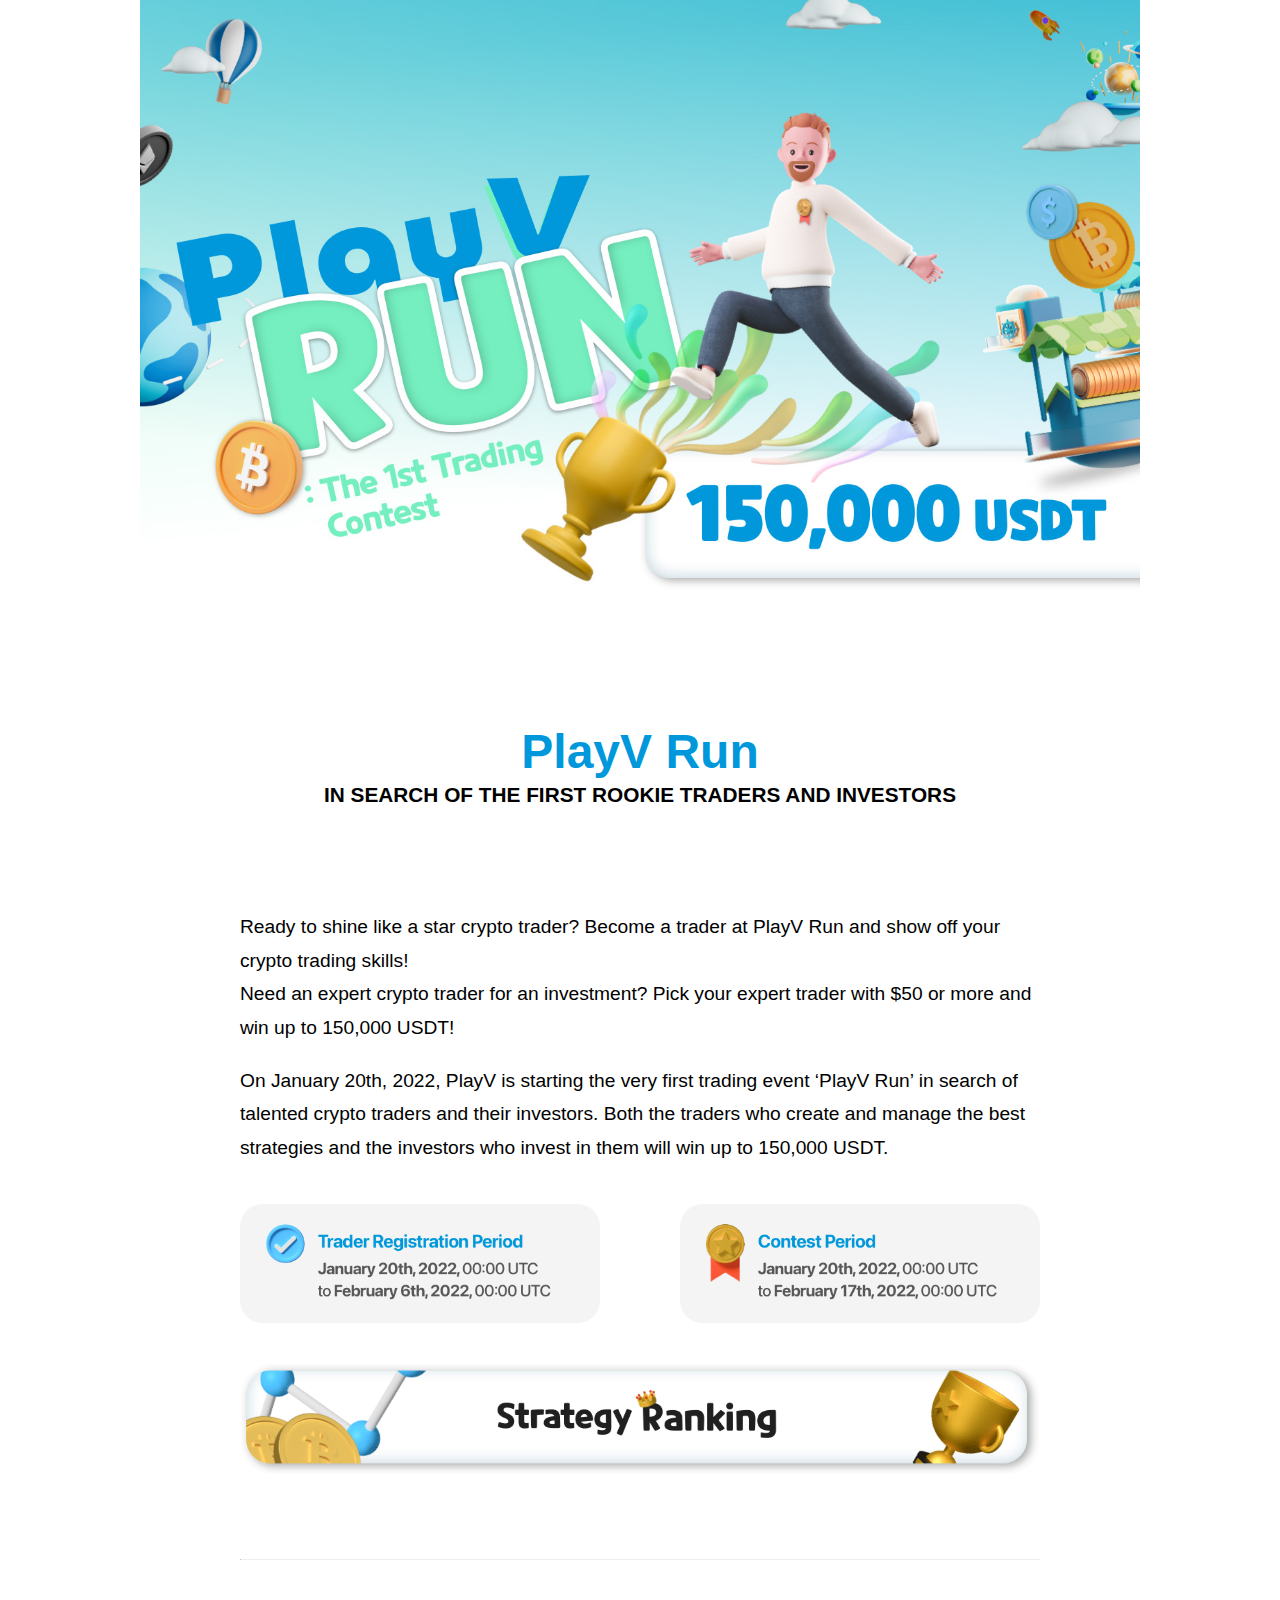
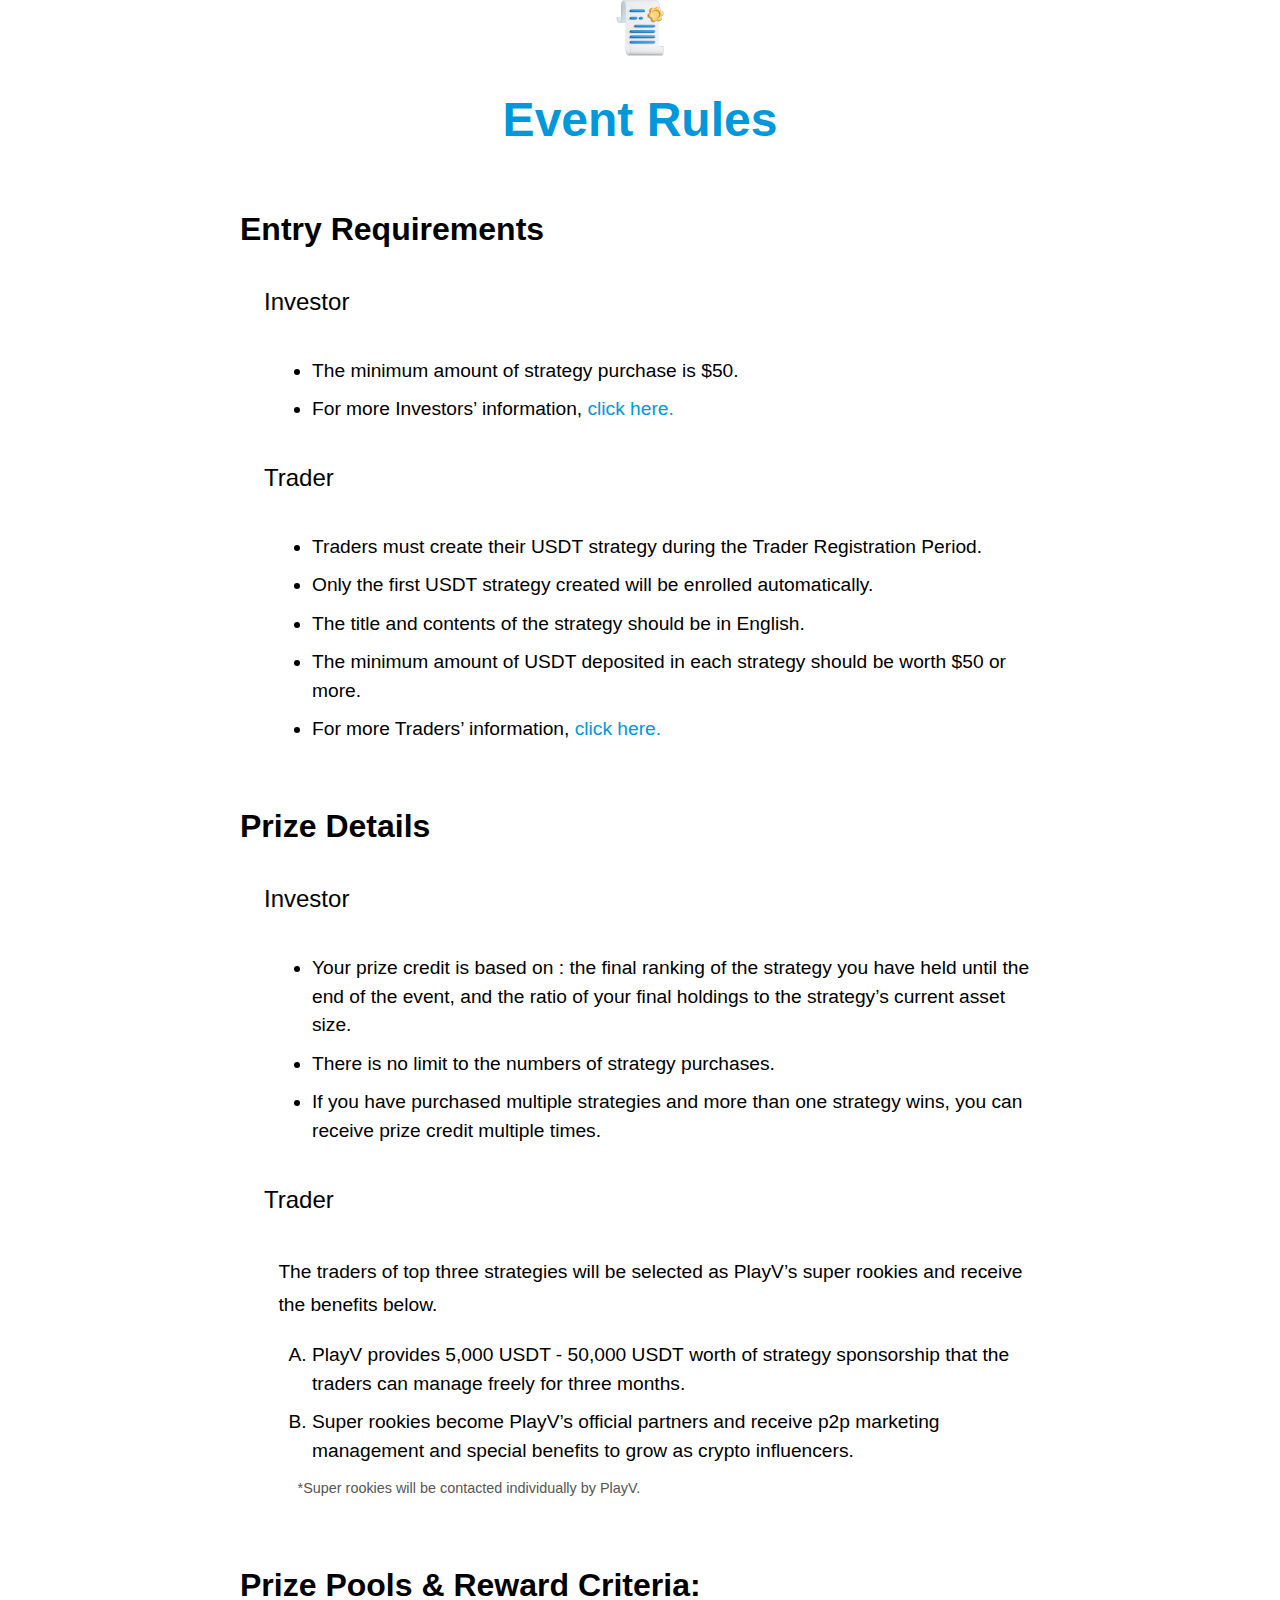
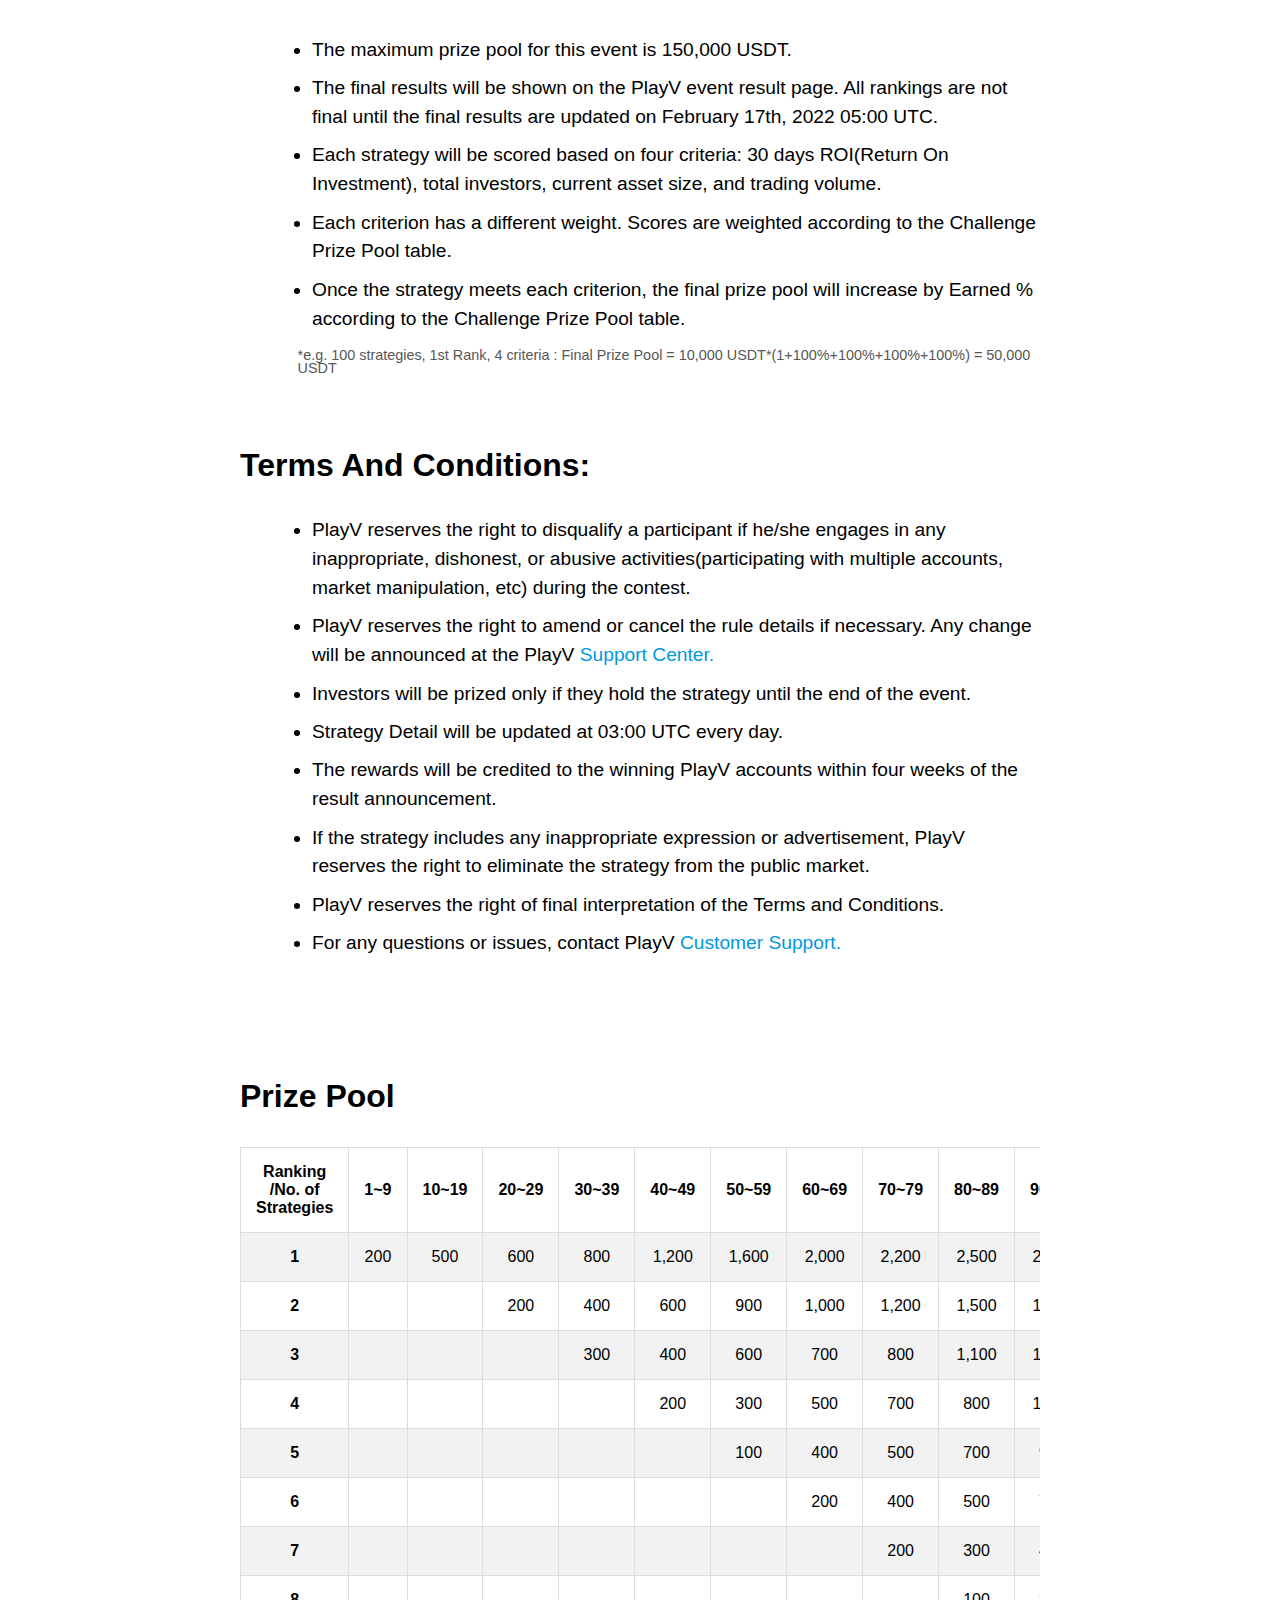
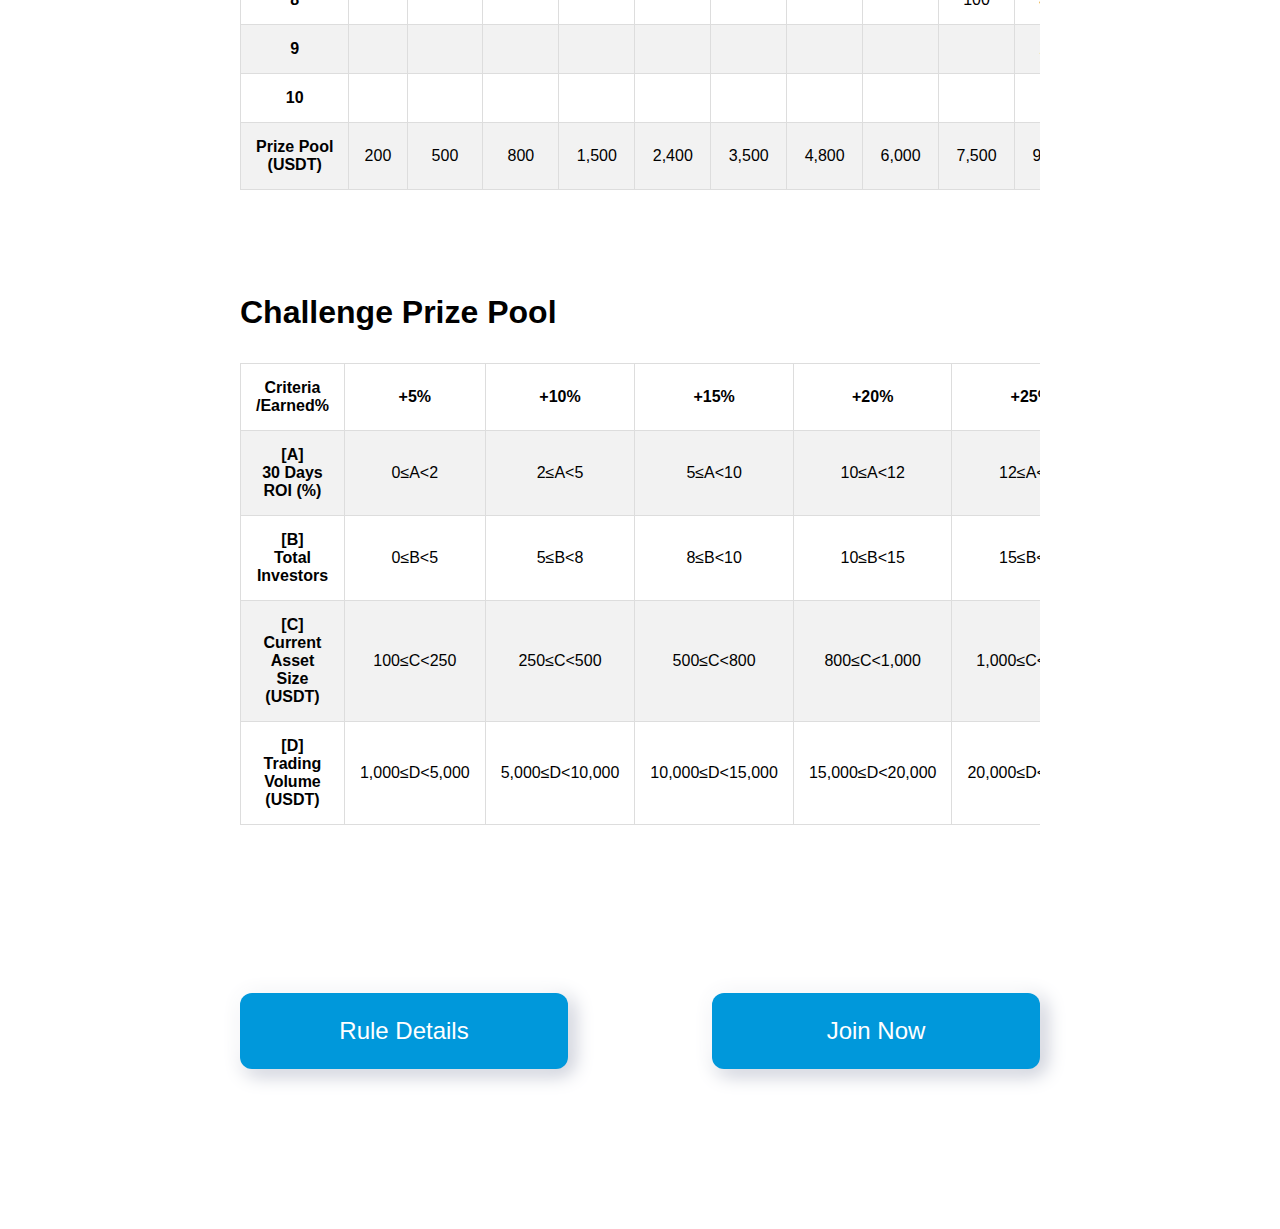
==== index.html @ c9db317c "Revert "Add files via upload"" ====
<!DOCTYPE html>
<html>
  <head>
    <meta charset="UTF-8" />
    <meta name="viewport" content="width=device-width, initial-scale=1.0">
    <link rel="stylesheet" href="index.css" />
    <link rel="icon" href="img/favicon-playV.svg" />
    <meta name="author" content="PlayV" />
    <meta name="title" content="PlayV: Meet Your Crypto Trading Experts" />
    <meta
        name="description"
        content="PlayV is a crypto trading strategy market where you can manage your digital assets with top-performing experts.
  Start only with $50 and invest like a pro."
      />
    <title>PlayV Run</title>
  </head>
  <body>
    <div style="max-width: 1000px; margin: auto;">
      <div class="banner">
        <a href="https://www.playv.co/user/create?utm_source=Main+event+page&utm_medium=Main+event+page&utm_id=PlayV+Run"><img src="img/banner00.jpg" width="100%"/></a>
        </div>
      <div class="app">
        <div class="intro">
          <h1 style="margin-bottom: 0em;"><a href="https://www.playv.co/user/create?utm_source=Main+event+page&utm_medium=Main+event+page&utm_id=PlayV+Run" >PlayV Run</a></h1>
          <p class="headline">In search of the first rookie traders and investors</p>
          <p>Ready to shine like a star crypto trader? Become a trader at PlayV Run and show off your crypto trading skills!<br/>
            Need an expert crypto trader for an investment? Pick your expert trader with $50 or more and win up to 150,000 USDT!</p>

          <p>On January 20th, 2022, PlayV is starting the very first trading event ‘PlayV Run’ in search of talented crypto traders and their investors. Both the traders who create and manage the best strategies and the investors who invest in them will win up to 150,000 USDT.</p>
          <div class="datesblock1">
            <img class="dates" src="img/registInfo.png" />
            <img class="dates" src="img/contInfo.png" />
          </div>
          <div class="datesblock2">
            <img class="dates" src="img/registInfo.png" /><br/>
            <img class="dates" src="img/contInfo.png" />
          </div>

          <a class="buttonlong" href="https://support.playv.co/hc/en-us/sections/4412930905359--PlayV-Run-the-1st-trading-contest"><img src="img/buttonRank.png" width="100%"></a>
        </div>

        <div class="rules">
          <hr/>
          <img src="img/scroll.png" class="icon" />
          <h1 >Event Rules</h1>

          <h3>Entry Requirements</h3>
          <h5>Investor</h5>
          <ul>
            <li>The minimum amount of strategy purchase is <strong>$50.</strong></li>
            <li>For more Investors’ information, <a href="https://support.playv.co/hc/en-us/sections/4413148520207-For-investors">click here.</a></li>
          </ul>
          <h5>Trader</h5>
          <ul>
            <li>Traders must create their <strong>USDT</strong> strategy during the Trader Registration Period.</li>
            <li>Only <strong>the first</strong> USDT strategy created will be enrolled automatically.</li>
            <li>The title and contents of the strategy should be in <strong>English.</strong></li>
            <li>The minimum amount of USDT deposited in each strategy should be worth <strong>$50</strong> or more.</li>
            <li>For more Traders’ information, <a href="https://support.playv.co/hc/en-us/sections/4413141255439-For-traders">click here.</a></li>
          </ul>

          <h3>Prize Details</h3>
          <h5>Investor</h5>
          <ul>
            <li>Your prize credit is based on : the <strong>final ranking</strong> of the strategy you have held until the end of the event, and <strong>the ratio of your final holdings</strong> to the strategy’s current asset size.</li>
          <li>There is <strong>no limit</strong> to the numbers of strategy purchases.</li>
          <li>If you have purchased <strong>multiple strategies</strong> and more than one strategy wins, you can receive prize credit <strong>multiple times.</strong></li>
          </ul>
          <h5>Trader</h5>
          <p class="indent">The traders of top three strategies will be selected as PlayV’s super rookies and receive the benefits below.</p>
          <ol type = "A">
            <li>PlayV provides <strong>5,000 USDT - 50,000 USDT</strong> worth of strategy sponsorship that the traders can manage freely for three months.</li>
            <li>Super rookies become PlayV’s official partners and receive p2p marketing management and special benefits to grow as crypto influencers.</li>
          </ol>
          <p class="caption">*Super rookies will be contacted individually by PlayV. </p>

          <h3>Prize Pools & Reward Criteria:</h3>
          <ul>
            <li>The maximum prize pool for this event is <strong>150,000 USDT.</strong></li>
            <li>The <strong>final results</strong> will be shown on the PlayV event result page. All rankings are not final until the final results are updated on February 17th, 2022 05:00 UTC.</li>
            <li>Each strategy will be scored based on <strong>four criteria</strong>: 30 days ROI(Return On Investment), total investors, current asset size, and trading volume.</li>
            <li>Each criterion has a <strong>different weight.</strong> Scores are weighted according to the <strong>Challenge Prize Pool table.</strong></li>
            <li>Once the strategy meets each criterion, the final prize pool will increase by <strong>Earned %</strong> according to the <strong>Challenge Prize Pool table.</strong></li>
          </ul>
          <p class="caption">*e.g. 100 strategies, 1st Rank, 4 criteria : Final Prize Pool = 10,000 USDT*(1+100%+100%+100%+100%) = 50,000 USDT</p>

          <h3>Terms and Conditions:</h3>
          <ul>
            <li>PlayV reserves the right to disqualify a participant if he/she engages in any inappropriate, dishonest, or abusive activities(participating with multiple accounts, market manipulation, etc) during the contest.</li>
            <li>PlayV reserves the right to <strong>amend or cancel the rule details</strong> if necessary. Any change will be announced at the PlayV <a href="https://support.playv.co/hc/en-us/categories/4412944800783--Event-PlayV-Run-the-1st-trading-contest">Support Center.</a></li>
            <li>Investors will be prized <strong>only if they hold</strong> the strategy until the end of the event.</li>
            <li>Strategy Detail will be updated at 03:00 UTC every day.</li>
            <li>The rewards will be credited to the winning PlayV accounts <strong>within four weeks</strong> of the result announcement.</li>
            <li>If the strategy includes any inappropriate expression or advertisement, PlayV reserves the right to eliminate the strategy from the public market.</li>
            <li>PlayV reserves <strong>the right of final interpretation</strong> of the Terms and Conditions.</li>
            <li>For any questions or issues, contact PlayV <a href="https://support.playv.co/hc/en-us/requests/new"> Customer Support.</a></li>
          </ul>


        <div class="prizepool">
          <h3>Prize Pool</h3>
          <table>
            <tr>
              <th>Ranking <br/>/No. of Strategies</th>
              <th>1~9</th>
              <th>10~19</th>
              <th>20~29</th>
              <th>30~39</th>
              <th>40~49</th>
              <th>50~59</th>
              <th>60~69</th>
              <th>70~79</th>
              <th>80~89</th>
              <th>90~99</th>
              <th>100~</th>
            </tr>
            <tr class="gray">
              <th>1</th>
              <td>200</td>
              <td>500</td>
              <td>600</td>
              <td>800</td>
              <td>1,200</td>
              <td>1,600</td>
              <td>2,000</td>
              <td>2,200</td>
              <td>2,500</td>
              <td>2,700</td>
              <td>3,000</td>
            </tr>
            <tr>
              <th>2</th>
              <td></td>
              <td></td>
              <td>200</td>
              <td>400</td>
              <td>600</td>
              <td>900</td>
              <td>1,000</td>
              <td>1,200</td>
              <td>1,500</td>
              <td>1,600</td>
              <td>1,700</td>
            </tr>
            <tr class="gray">
              <th>3</th>
              <td></td>
              <td></td>
              <td></td>
              <td>300</td>
              <td>400</td>
              <td>600</td>
              <td>700</td>
              <td>800</td>
              <td>1,100</td>
              <td>1,300</td>
              <td>1,300</td>
            </tr>
            <tr>
              <th>4</th>
              <td></td>
              <td></td>
              <td></td>
              <td></td>
              <td>200</td>
              <td>300</td>
              <td>500</td>
              <td>700</td>
              <td>800</td>
              <td>1,000</td>
              <td>1,000</td>
            </tr>
            <tr class="gray">
              <th>5</th>
              <td></td>
              <td></td>
              <td></td>
              <td></td>
              <td></td>
              <td>100</td>
              <td>400</td>
              <td>500</td>
              <td>700</td>
              <td>900</td>
              <td>900</td>
            </tr>
            <tr>
              <th>6</th>
              <td></td>
              <td></td>
              <td></td>
              <td></td>
              <td></td>
              <td></td>
              <td>200</td>
              <td>400</td>
              <td>500</td>
              <td>700</td>
              <td>700</td>
            </tr>
            <tr class="gray">
              <th>7</th>
              <td></td>
              <td></td>
              <td></td>
              <td></td>
              <td></td>
              <td></td>
              <td></td>
              <td>200</td>
              <td>300</td>
              <td>400</td>
              <td>500</td>
            </tr>
            <tr>
              <th>8</th>
              <td></td>
              <td></td>
              <td></td>
              <td></td>
              <td></td>
              <td></td>
              <td></td>
              <td></td>
              <td>100</td>
              <td>300</td>
              <td>400</td>
            </tr>
            <tr class="gray">
              <th>9</th>
              <td></td>
              <td></td>
              <td></td>
              <td></td>
              <td></td>
              <td></td>
              <td></td>
              <td></td>
              <td></td>
              <td>100</td>
              <td>300</td>
            </tr>
            <tr>
              <th >10</th>
              <td></td>
              <td></td>
              <td></td>
              <td></td>
              <td></td>
              <td></td>
              <td></td>
              <td></td>
              <td></td>
              <td></td>
              <td>200</td>
            </tr>
            <tr class="gray">
              <th>Prize Pool (USDT)</th>
              <td>200</td>
              <td>500</td>
              <td>800</td>
              <td>1,500</td>
              <td>2,400</td>
              <td>3,500</td>
              <td>4,800</td>
              <td>6,000</td>
              <td>7,500</td>
              <td>9,000</td>
              <td>10,000</td>
            </tr>
          </table>
        </div>

        <div class="cprizepool">
          <h3>Challenge Prize Pool</h3>
          <table>
            <tr>
              <th>Criteria <br/>/Earned%</th>
              <th>+5%</th>
              <th>+10%</th>
              <th>+15%</th>
              <th>+20%</th>
              <th>+25%</th>
              <th>+30%</th>
              <th>+35%</th>
              <th>+40%</th>
              <th>+45%</th>
              <th>+50%</th>
              <th>+60%</th>
              <th>+70%</th>
              <th>+80%</th>
              <th>+90%</th>
              <th>+100%</th>
              <th class="score">Score Weights</th>
            </tr>
            <tr class="gray">
              <th>[A]<br/>30 Days ROI (%)</th>
              <td>0≤A&#60;2</td>
              <td>2≤A&#60;5</td>
              <td>5≤A&#60;10</td>
              <td>10≤A&#60;12</td>
              <td>12≤A&#60;15</td>
              <td>15≤A&#60;20</td>
              <td>20≤A&#60;22</td>
              <td>22≤A&#60;25</td>
              <td>25≤A&#60;30</td>
              <td>30≤A&#60;40</td>
              <td>40≤A&#60;50</td>
              <td>50≤A&#60;60</td>
              <td>60≤A&#60;70</td>
              <td>70≤A&#60;80</td>
              <td>80≤A</td>
              <td class="score">0.4</td>
            </tr>
            <tr>
              <th>[B]<br/>Total Investors</th>
              <td>0≤B&#60;5</td>
              <td>5≤B&#60;8</td>
              <td>8≤B&#60;10</td>
              <td>10≤B&#60;15</td>
              <td>15≤B&#60;20</td>
              <td>20≤B&#60;25</td>
              <td>25≤B&#60;30</td>
              <td>30≤B&#60;40</td>
              <td>40≤B&#60;50</td>
              <td>50≤B&#60;60</td>
              <td>60≤B&#60;70</td>
              <td>70≤B&#60;80</td>
              <td>80≤B&#60;90</td>
              <td>90≤B&#60;100</td>
              <td>100≤B</td>
              <td class="score">0.2</td>
            </tr>
            <tr class="gray">
              <th>[C]<br/>Current Asset Size (USDT)</th>
              <td>100≤C&#60;250</td>
              <td>250≤C&#60;500</td>
              <td>500≤C&#60;800</td>
              <td>800≤C&#60;1,000</td>
              <td>1,000≤C&#60;1,500</td>
              <td>1,500≤C&#60;2,000</td>
              <td>2,000≤C&#60;3,000</td>
              <td>3,000≤C&#60;4,000</td>
              <td>4,000≤C&#60;5,000</td>
              <td>5,000≤C&#60;6,000</td>
              <td>6,000≤C&#60;7,000</td>
              <td>7,000≤C&#60;8,000</td>
              <td>8,000≤C&#60;9,000</td>
              <td>9,000≤C&#60;10,000</td>
              <td>10,000≤C</td>
              <td class="score">0.2</td>
            </tr>
            <tr>
              <th>[D]<br/>Trading Volume (USDT)</th>
              <td>1,000≤D&#60;5,000</td>
              <td>5,000≤D&#60;10,000</td>
              <td>10,000≤D&#60;15,000</td>
              <td>15,000≤D&#60;20,000</td>
              <td>20,000≤D&#60;25,000</td>
              <td>25,000≤D&#60;35,000</td>
              <td>35,000≤D&#60;40,000</td>
              <td>40,000≤D&#60;50,000</td>
              <td>50,000≤D&#60;100,000</td>
              <td>100,000≤D&#60;150,000</td>
              <td>150,000≤D&#60;200,000</td>
              <td>200,000≤D&#60;250,000</td>
              <td>250,000≤D&#60;300,000</td>
              <td>300,000≤D&#60;400,000</td>
              <td>400,000≤D</td>
              <td class="score">0.2</td>
            </tr>
            </table>
        </div>

        <div class="nav">
          <a class="button" href="https://support.playv.co/hc/en-us/categories/4412944800783--Event-PlayV-Run-the-1st-trading-contest">Rule Details</a>
          <a class="button" href="https://www.playv.co/user/create?utm_source=Main+event+page&utm_medium=Main+event+page&utm_id=PlayV+Run">Join Now</a>
        </div>
      </div>
    </div>
  </body>
</html>
---- index.css ----
body {
  width: 100%;
  height: 100%;
  margin: 0px;
  padding: 0px;
  font-family: -apple-system, Arial, Helvetica, sans-serif;
}

.app {
  margin-left: 10%;
  margin-right: 10%;
  padding-top: 5%;
  width: 80%;
}

h1 {
  font-size: 3em;
  font-weight: 700;
  text-align: center;
  color: #0098db;
  margin-bottom: 1em;
}

h3 {
  font-size: 2em;
  font-weight: 600;
  text-align: left;
  text-transform: capitalize;
  margin-top: 2em;
}

h5 {
  font-size: 1.5em;
  font-weight: 400;
  text-transform: capitalize;
  line-height: 1.2em;
  margin-left: 1em;
}

p {
  font-size: 1.2em;
  font-weight: 300;
  line-height: 1.75em;
  margin-top: 0.5em;
}

.indent {
  margin-left: 2em;
}

li {
  line-height: 1.5em;
  margin-top: 0.5em;
  font-weight: 300;
  font-size: 1.2em;
}

ul {
  margin-left: 2em;
}
ol {
  margin-left: 2em;
}

a {
  color: #0098db;
}
a:link {
  text-decoration: none;
}
a:hover {
  color: #2c2c2c;
  text-decoration: underline;
}
a:active {
  color: #2c2c2c;
  text-decoration: underline;
}
a:visited {
  color: #0098db;
  text-decoration: underline;
}
.caption {
  font-size: 0.9em;
  color: #565656;
  font-weight: 400;
  line-height: 0.9em;
  margin-left: 4em;
  margin-bottom: 5em;
}
.headline {
  font-size: 1.3em;
  margin-top: 0.3em;
  margin-bottom: 5em;
  line-height: 1em;
  text-transform: uppercase;
  font-weight: 700;
  text-align: center;
  margin-left: 0em;
}

.banner {
  width: 100%;
  height: auto;
  margin: 0px;
  padding: 0px;
}

.intro {
  height: auto;
  padding-top: 5%;
}

.rules {
  height: auto;
}

.nav {
  display: flex;
  justify-content: space-between;
  align-items: center;
  margin-top: 10em;
  margin-bottom: 10em;
}
.dates {
  width: 45%;
}

.datesblock1 {
  visibility: visible;
  margin-top: 5%;
  display: flex;
  justify-content: space-between;
}
.datesblock2 {
  visibility: hidden;
  margin-top: 5%;
}

.prizepool {
  padding-top: 5%;
  overflow-x: scroll;
}
.cprizepool {
  padding-top: 5%;
  padding-bottom: 1%;
  overflow-x: scroll;
}

.icon {
  width: 6%;
  margin-left: 47%;
  margin-right: 47%;
}
.button {
  width: 35%;
  background-color: #0098db; /* Green */
  border: none;
  color: #fff;
  padding: 1em 1em;
  text-align: center;
  text-decoration: none;
  font-size: 16px;
  border-radius: 0.5em;
  font-size: 1.5em;
  box-shadow: -5px -5px 20px white, 5px 5px 20px #babecc;
}

.button:hover {
  box-shadow: -3px -3px 8px white, 3px 3px 8px #babecc;
  color: #fff;
}

.button:active {
  box-shadow: inset 5px 5px 10px #babecc, inset -5px -5px 10px white;
  color: #fff;
}

.button:after {
  box-shadow: inset 5px 5px 10px #babecc, inset -5px -5px 10px white;
  color: #fff;
}
.button:visited {
  box-shadow: inset 5px 5px 10px #babecc, inset -5px -5px 10px white;
  color: #fff;
}

.buttonlong {
  display: block;
  justify-self: center;
  width: 100%;
  margin-top: 5%;
  /* background-color: #0098db; */
  border: none;
  color: #fff;
  /* padding: 1em 1em; */
  /* text-align: center; */
  /* text-decoration: none; */
  /* font-size: 16px; */
  /* border-radius: 0.5em; */
  /* font-size: 1.5em; */
  /* box-shadow: -5px -5px 20px white, 5px 5px 20px #babecc; */
}

table,
td,
th {
  border: 1px solid #ddd;
  text-align: center;
}

table {
  border-collapse: collapse;
  width: 100%;
}

th,
td {
  padding: 15px;
}

.gray {
  background-color: #f2f2f2;
}

hr {
  border-top: 1px;
  margin-top: 10%;
  margin-bottom: 5%;
}

.score {
  background-color: #565656;
  color: #fff;
}

@media only screen and (min-width: 600px) {
  .datesblock2 {
    display: none;
  }
}

@media only screen and (max-width: 600px) {
  body {
    width: 100%;
    height: 100%;
    margin: 0px;
    padding: 0px;
  }
  .app: {
    margin-left: 5%;
    margin-right: 5%;
    width: 90%;
    height: auto;
  }
  p {
    font-size: 1em;
    font-weight: 400;
    line-height: 1.7em;
    margin-left: 0em;
  }
  .indent {
    margin-left: 1em;
  }

  h1 {
    font-size: 2.5em;
  }

  h3 {
    font-size: 1.5em;
    line-height: 1em;
    margin-top: 2em;
    font-weight: 700;
  }

  h5 {
    font-size: 1em;
    line-height: 1em;
    margin-top: 0.5em;
    font-weight: 600;
  }
  ul {
    margin-left: 0em;
  }
  ol {
    margin-left: 0em;
  }
  li {
    font-size: 1em;
  }
  .caption {
    font-size: 0.85em;
    line-height: 1.5em;
    margin-left: 2.75em;
  }
  .headline {
    font-size: 1em;
    margin-bottom: 2em;
    line-height: 1.5em;
  }

  .icon {
    width: 20%;
    margin-left: 40%;
    margin-right: 40%;
  }
  .button {
    font-size: 1em;
    padding: 1em 1em;
  }

  .dates {
    width: 100%;
    margin-top: 5%;
  }
  .datesblock1 {
    display: none;
  }
  .datesblock2 {
    visibility: visible;
    width: 100%;
  }

  hr {
    margin-top: 25%;
  }

  .prizepool {
    overflow-x: scroll;
  }
  .cprizepool {
    overflow-x: scroll;
  }
  .nav {
    margin-top: 3em;
    margin-bottom: 3em;
  }
}
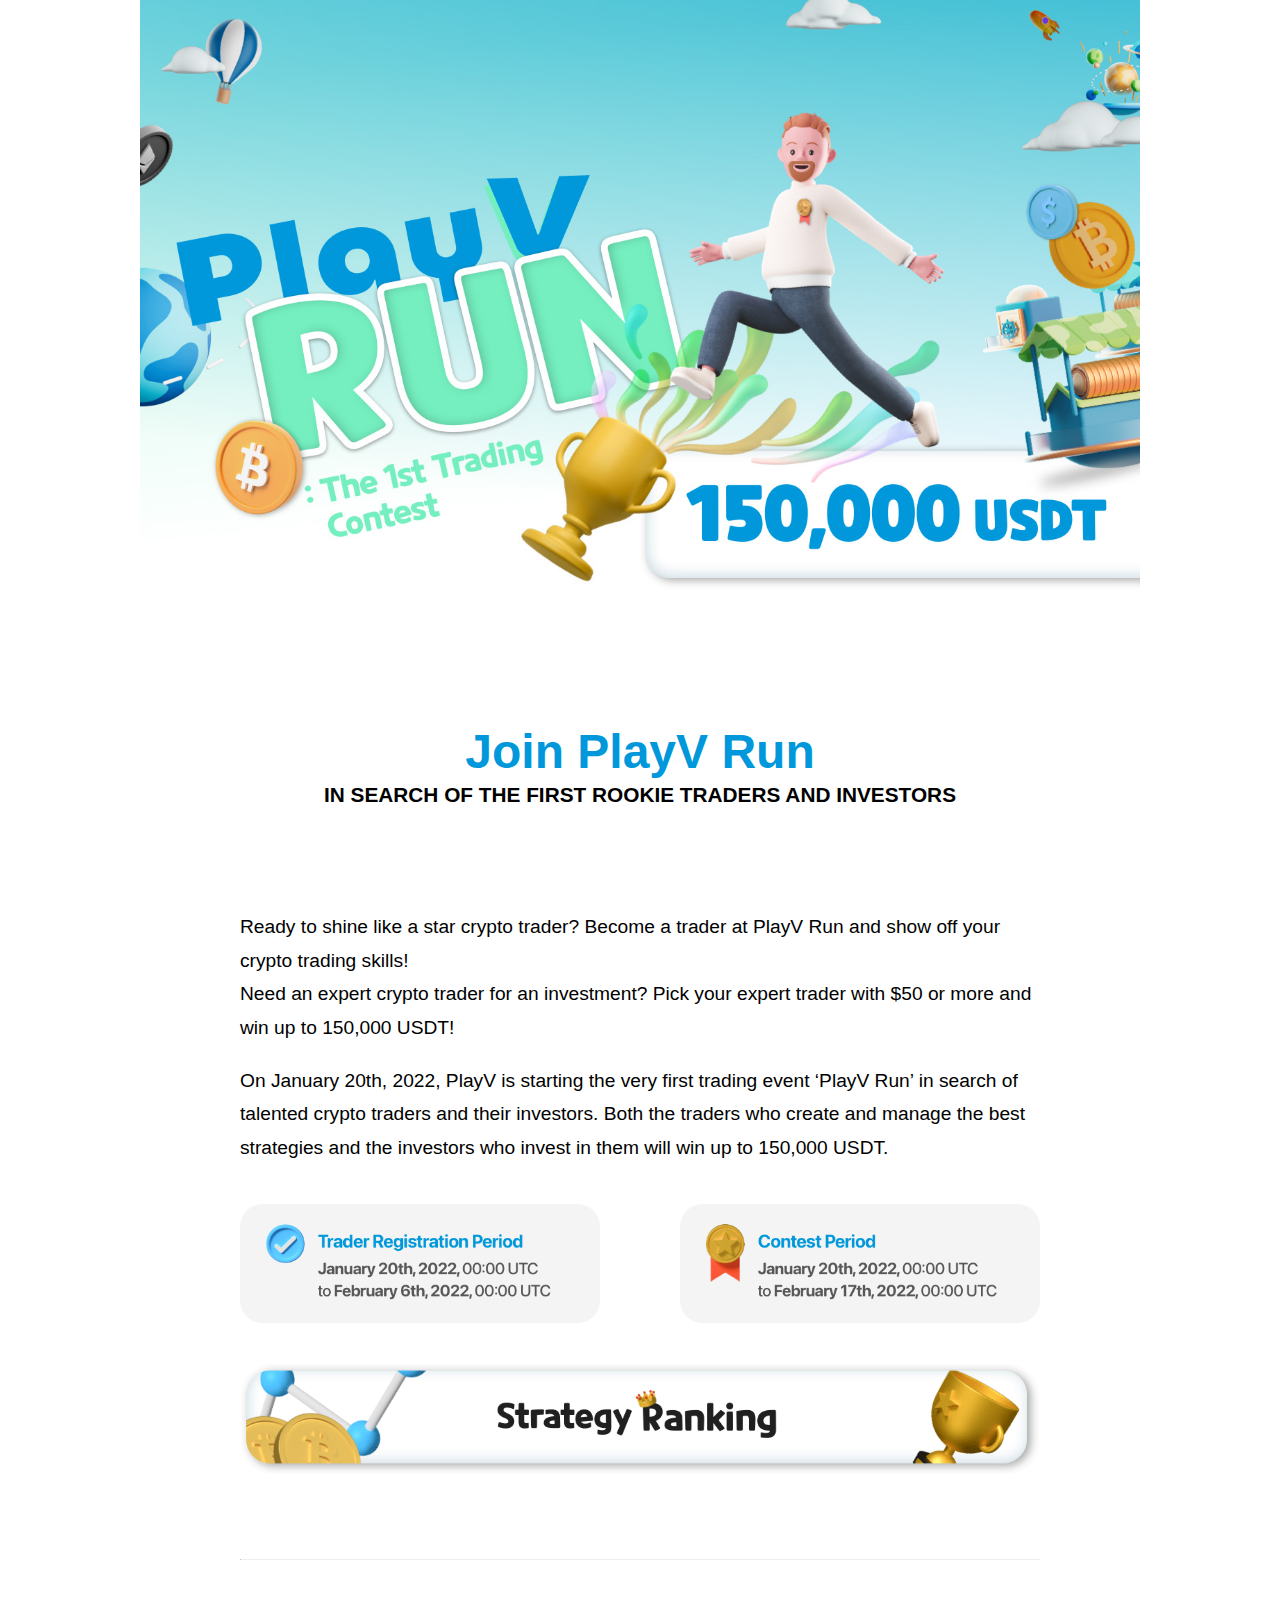
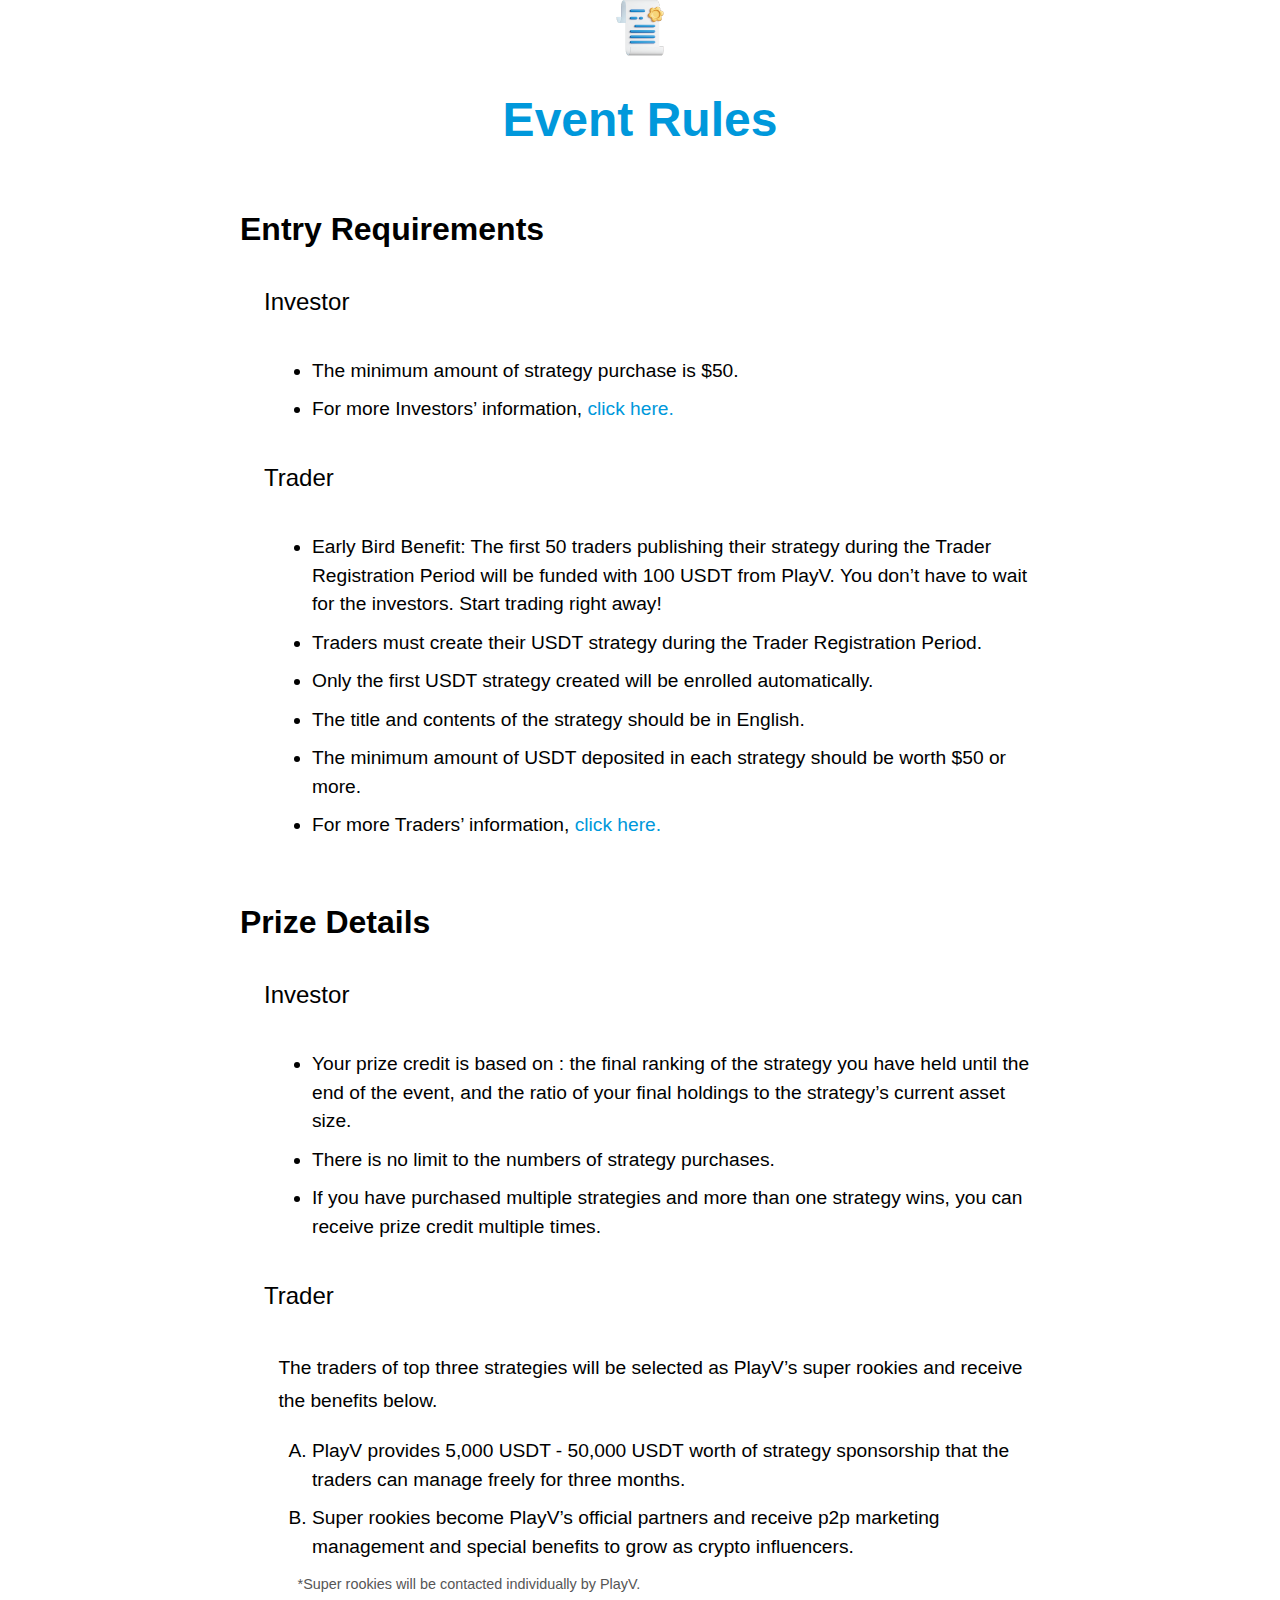
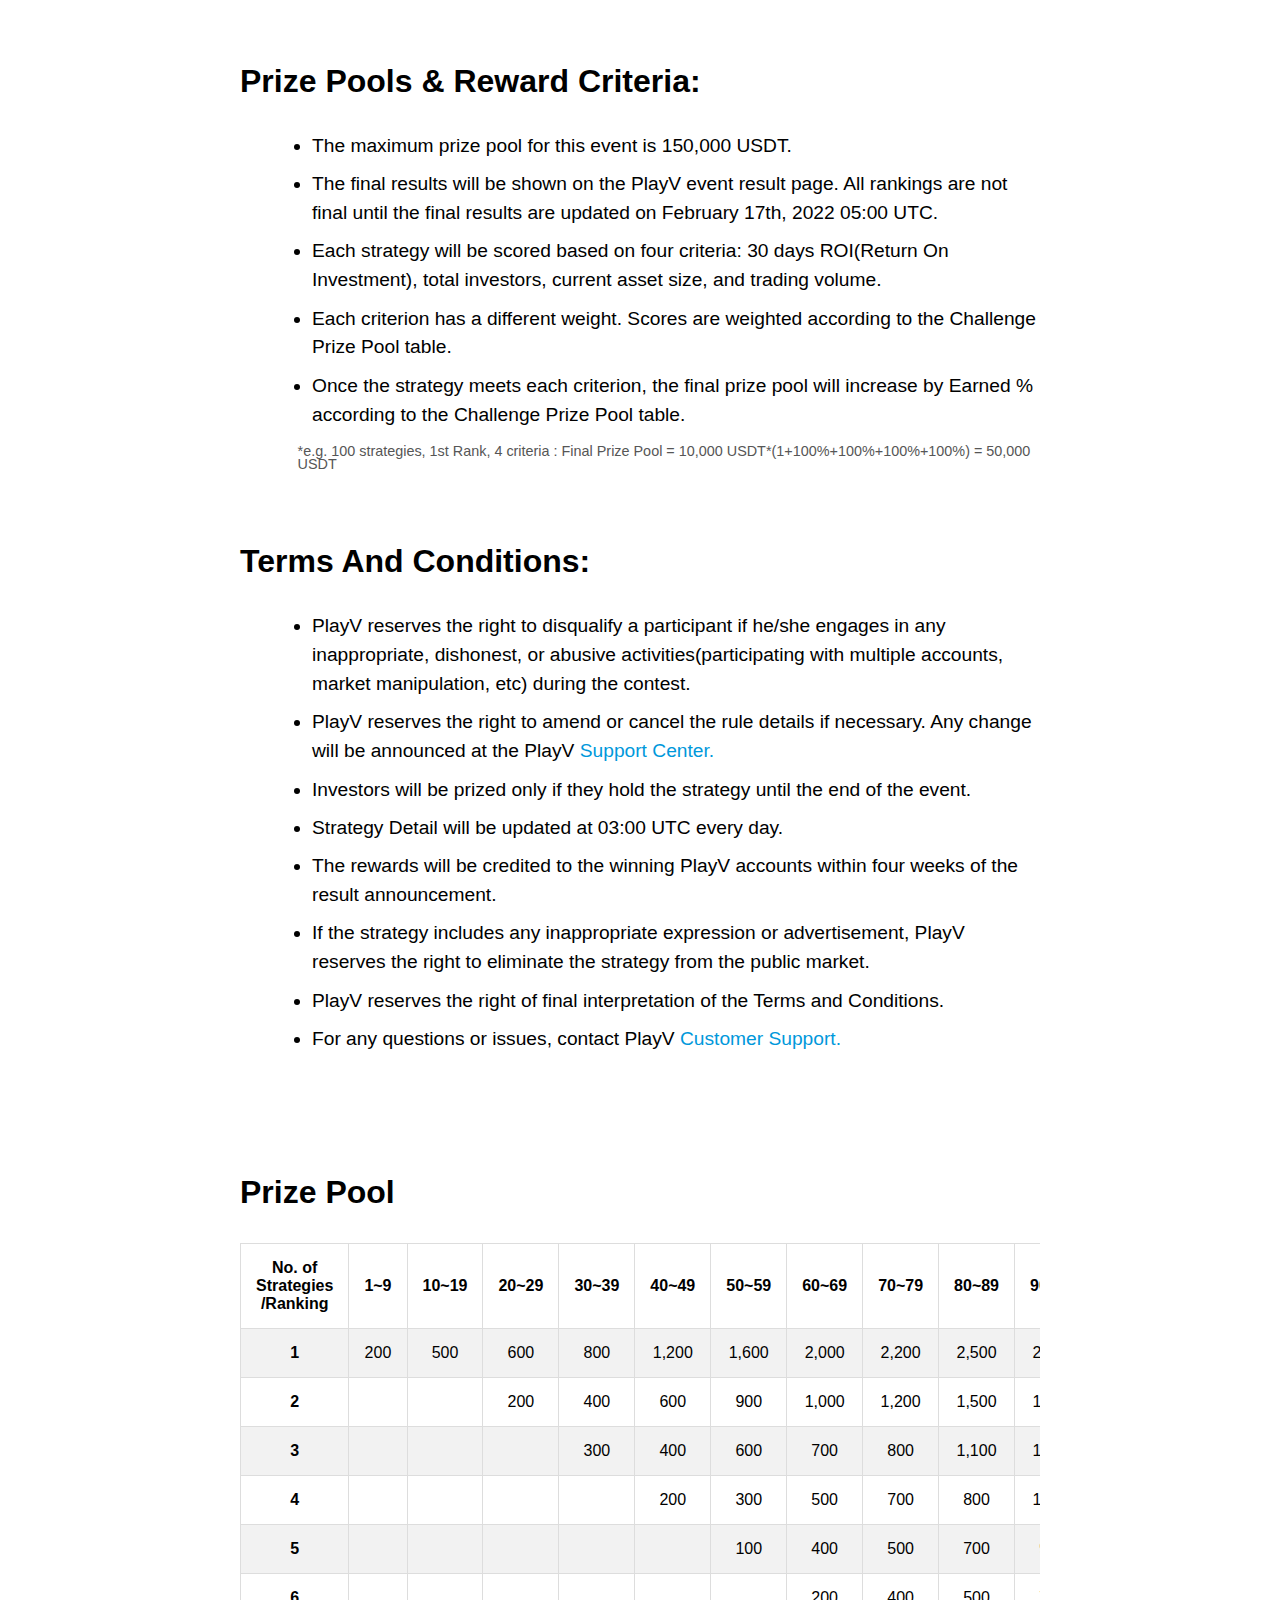
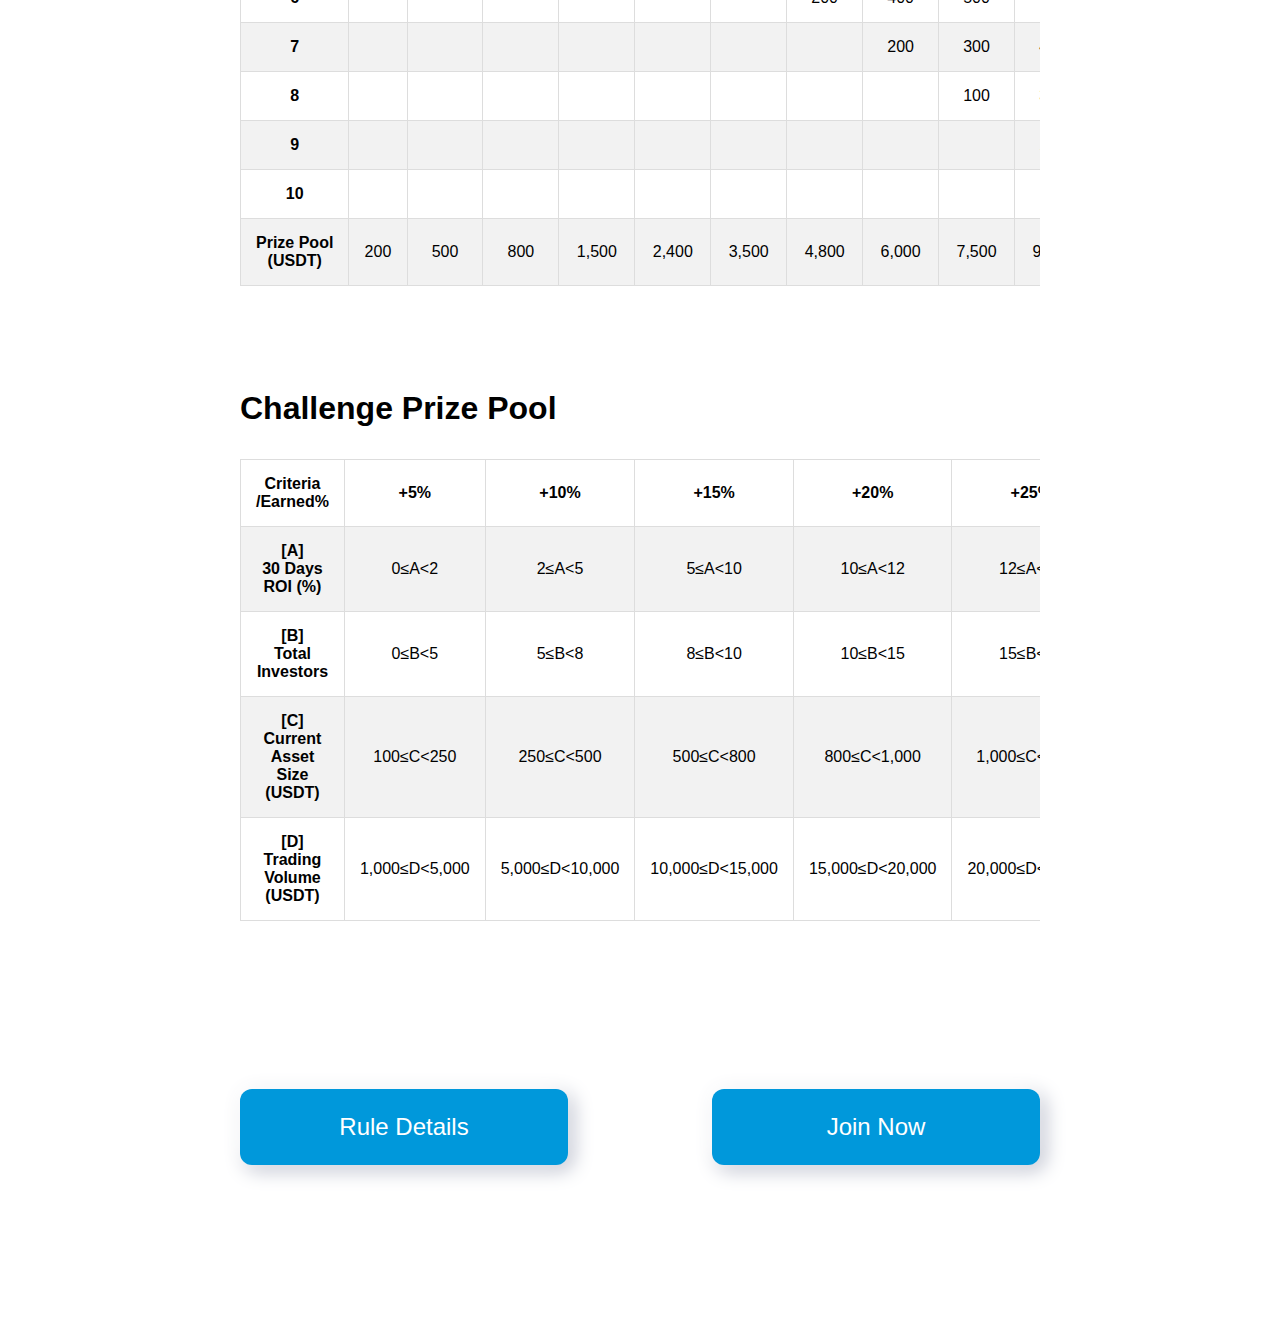
==== commit be43a457: "Update index.html" ====
--- a/index.html
+++ b/index.html
@@ -19,364 +19,365 @@
       <div class="banner">
         <a href="https://www.playv.co/user/create?utm_source=Main+event+page&utm_medium=Main+event+page&utm_id=PlayV+Run"><img src="img/banner00.jpg" width="100%"/></a>
         </div>
-      <div class="app">
-        <div class="intro">
-          <h1 style="margin-bottom: 0em;"><a href="https://www.playv.co/user/create?utm_source=Main+event+page&utm_medium=Main+event+page&utm_id=PlayV+Run" >PlayV Run</a></h1>
-          <p class="headline">In search of the first rookie traders and investors</p>
-          <p>Ready to shine like a star crypto trader? Become a trader at PlayV Run and show off your crypto trading skills!<br/>
-            Need an expert crypto trader for an investment? Pick your expert trader with $50 or more and win up to 150,000 USDT!</p>
-
-          <p>On January 20th, 2022, PlayV is starting the very first trading event ‘PlayV Run’ in search of talented crypto traders and their investors. Both the traders who create and manage the best strategies and the investors who invest in them will win up to 150,000 USDT.</p>
-          <div class="datesblock1">
-            <img class="dates" src="img/registInfo.png" />
-            <img class="dates" src="img/contInfo.png" />
+        <div class="app">
+          <div class="intro">
+            <h1 style="margin-bottom: 0em;"><a href="https://bit.ly/328N3y5" >Join PlayV Run</a></h1>
+            <p class="headline">In search of the first rookie traders and investors</p>
+            <p>Ready to shine like a star crypto trader? Become a trader at PlayV Run and show off your crypto trading skills!<br/>
+              Need an expert crypto trader for an investment? Pick your expert trader with $50 or more and win up to 150,000 USDT!</p>
+              
+            <p>On January 20th, 2022, PlayV is starting the very first trading event ‘PlayV Run’ in search of talented crypto traders and their investors. Both the traders who create and manage the best strategies and the investors who invest in them will win up to 150,000 USDT.</p>
+            <div class="datesblock1">
+              <img class="dates" src="img/registInfo.png" />
+              <img class="dates" src="img/contInfo.png" />
+            </div>
+            <div class="datesblock2">
+              <img class="dates" src="img/registInfo.png" /><br/>
+              <img class="dates" src="img/contInfo.png" />
+            </div>
+            
+            <a class="buttonlong" href="https://bit.ly/3nwrxL2"><img src="img/buttonRank.png" width="100%"></a>
           </div>
-          <div class="datesblock2">
-            <img class="dates" src="img/registInfo.png" /><br/>
-            <img class="dates" src="img/contInfo.png" />
+    
+          <div class="rules">
+            <hr/>
+            <img src="img/scroll.png" class="icon" />
+            <h1 >Event Rules</h1>
+    
+            <h3>Entry Requirements</h3>
+            <h5>Investor</h5>
+            <ul>
+              <li>The minimum amount of strategy purchase is <strong>$50.</strong></li>
+              <li>For more Investors’ information, <a href="https://bit.ly/3A6IOzq">click here.</a></li>
+            </ul>
+            <h5>Trader</h5>
+            <ul>
+              <li><strong>Early Bird Benefit:</strong> The first 50 traders publishing their strategy during the Trader Registration Period will be funded with <strong>100 USDT</strong> from PlayV. You don’t have to wait for the investors. Start trading right away!</li>
+              <li>Traders must create their <strong>USDT</strong> strategy during the Trader Registration Period.</li>
+              <li>Only <strong>the first</strong> USDT strategy created will be enrolled automatically.</li>
+              <li>The title and contents of the strategy should be in <strong>English.</strong></li>
+              <li>The minimum amount of USDT deposited in each strategy should be worth <strong>$50</strong> or more.</li>
+              <li>For more Traders’ information, <a href="https://bit.ly/3AaVeGQ">click here.</a></li>
+            </ul>
+    
+            <h3>Prize Details</h3>
+            <h5>Investor</h5>
+            <ul>
+              <li>Your prize credit is based on : the <strong>final ranking</strong> of the strategy you have held until the end of the event, and <strong>the ratio of your final holdings</strong> to the strategy’s current asset size.</li>
+            <li>There is <strong>no limit</strong> to the numbers of strategy purchases.</li>
+            <li>If you have purchased <strong>multiple strategies</strong> and more than one strategy wins, you can receive prize credit <strong>multiple times.</strong></li>
+            </ul>
+            <h5>Trader</h5>
+            <p class="indent">The traders of top three strategies will be selected as PlayV’s super rookies and receive the benefits below.</p>
+            <ol type = "A">
+              <li>PlayV provides <strong>5,000 USDT - 50,000 USDT</strong> worth of strategy sponsorship that the traders can manage freely for three months.</li>
+              <li>Super rookies become PlayV’s official partners and receive p2p marketing management and special benefits to grow as crypto influencers.</li>
+            </ol>
+            <p class="caption">*Super rookies will be contacted individually by PlayV. </p>
+    
+            <h3>Prize Pools & Reward Criteria:</h3>
+            <ul>
+              <li>The maximum prize pool for this event is <strong>150,000 USDT.</strong></li>
+              <li>The <strong>final results</strong> will be shown on the PlayV event result page. All rankings are not final until the final results are updated on February 17th, 2022 05:00 UTC.</li>
+              <li>Each strategy will be scored based on <strong>four criteria</strong>: 30 days ROI(Return On Investment), total investors, current asset size, and trading volume.</li>
+              <li>Each criterion has a <strong>different weight.</strong> Scores are weighted according to the <strong>Challenge Prize Pool table.</strong></li>
+              <li>Once the strategy meets each criterion, the final prize pool will increase by <strong>Earned %</strong> according to the <strong>Challenge Prize Pool table.</strong></li>
+            </ul>
+            <p class="caption">*e.g. 100 strategies, 1st Rank, 4 criteria : Final Prize Pool = 10,000 USDT*(1+100%+100%+100%+100%) = 50,000 USDT</p>
+    
+            <h3>Terms and Conditions:</h3>
+            <ul>
+              <li>PlayV reserves the right to disqualify a participant if he/she engages in any inappropriate, dishonest, or abusive activities(participating with multiple accounts, market manipulation, etc) during the contest.</li>
+              <li>PlayV reserves the right to <strong>amend or cancel the rule details</strong> if necessary. Any change will be announced at the PlayV <a href="https://bit.ly/3fwC04K">Support Center.</a></li>
+              <li>Investors will be prized <strong>only if they hold</strong> the strategy until the end of the event.</li>
+              <li>Strategy Detail will be updated at 03:00 UTC every day.</li>
+              <li>The rewards will be credited to the winning PlayV accounts <strong>within four weeks</strong> of the result announcement.</li>
+              <li>If the strategy includes any inappropriate expression or advertisement, PlayV reserves the right to eliminate the strategy from the public market.</li>
+              <li>PlayV reserves <strong>the right of final interpretation</strong> of the Terms and Conditions.</li>
+              <li>For any questions or issues, contact PlayV <a href="https://support.playv.co/hc/en-us/requests/new"> Customer Support.</a></li>
+            </ul>
+    
+    
+          <div class="prizepool">
+            <h3>Prize Pool</h3>
+            <table>
+              <tr>
+                <th>No. of Strategies<br/>/Ranking</th>
+                <th>1~9</th>
+                <th>10~19</th>
+                <th>20~29</th>
+                <th>30~39</th>
+                <th>40~49</th>
+                <th>50~59</th>
+                <th>60~69</th>
+                <th>70~79</th>
+                <th>80~89</th>
+                <th>90~99</th>
+                <th>100~</th>
+              </tr>
+              <tr class="gray">
+                <th>1</th>
+                <td>200</td>
+                <td>500</td>
+                <td>600</td>
+                <td>800</td>
+                <td>1,200</td>
+                <td>1,600</td>
+                <td>2,000</td>
+                <td>2,200</td>
+                <td>2,500</td>
+                <td>2,700</td>
+                <td>3,000</td>
+              </tr>
+              <tr>
+                <th>2</th>
+                <td></td>
+                <td></td>
+                <td>200</td>
+                <td>400</td>
+                <td>600</td>
+                <td>900</td>
+                <td>1,000</td>
+                <td>1,200</td>
+                <td>1,500</td>
+                <td>1,600</td>
+                <td>1,700</td>
+              </tr>
+              <tr class="gray">
+                <th>3</th>
+                <td></td>
+                <td></td>
+                <td></td>
+                <td>300</td>
+                <td>400</td>
+                <td>600</td>
+                <td>700</td>
+                <td>800</td>
+                <td>1,100</td>
+                <td>1,300</td>
+                <td>1,300</td>
+              </tr>
+              <tr>
+                <th>4</th>
+                <td></td>
+                <td></td>
+                <td></td>
+                <td></td>
+                <td>200</td>
+                <td>300</td>
+                <td>500</td>
+                <td>700</td>
+                <td>800</td>
+                <td>1,000</td>
+                <td>1,000</td>
+              </tr>
+              <tr class="gray">
+                <th>5</th>
+                <td></td>
+                <td></td>
+                <td></td>
+                <td></td>
+                <td></td>
+                <td>100</td>
+                <td>400</td>
+                <td>500</td>
+                <td>700</td>
+                <td>900</td>
+                <td>900</td>
+              </tr>
+              <tr>
+                <th>6</th>
+                <td></td>
+                <td></td>
+                <td></td>
+                <td></td>
+                <td></td>
+                <td></td>
+                <td>200</td>
+                <td>400</td>
+                <td>500</td>
+                <td>700</td>
+                <td>700</td>
+              </tr>
+              <tr class="gray">
+                <th>7</th>
+                <td></td>
+                <td></td>
+                <td></td>
+                <td></td>
+                <td></td>
+                <td></td>
+                <td></td>
+                <td>200</td>
+                <td>300</td>
+                <td>400</td>
+                <td>500</td>
+              </tr>
+              <tr>
+                <th>8</th>
+                <td></td>
+                <td></td>
+                <td></td>
+                <td></td>
+                <td></td>
+                <td></td>
+                <td></td>
+                <td></td>
+                <td>100</td>
+                <td>300</td>
+                <td>400</td>
+              </tr>
+              <tr class="gray">
+                <th>9</th>
+                <td></td>
+                <td></td>
+                <td></td>
+                <td></td>
+                <td></td>
+                <td></td>
+                <td></td>
+                <td></td>
+                <td></td>
+                <td>100</td>
+                <td>300</td>
+              </tr>
+              <tr>
+                <th >10</th>
+                <td></td>
+                <td></td>
+                <td></td>
+                <td></td>
+                <td></td>
+                <td></td>
+                <td></td>
+                <td></td>
+                <td></td>
+                <td></td>
+                <td>200</td>
+              </tr>
+              <tr class="gray">
+                <th>Prize Pool (USDT)</th>
+                <td>200</td>
+                <td>500</td>
+                <td>800</td>
+                <td>1,500</td>
+                <td>2,400</td>
+                <td>3,500</td>
+                <td>4,800</td>
+                <td>6,000</td>
+                <td>7,500</td>
+                <td>9,000</td>
+                <td>10,000</td>
+              </tr>
+            </table>
           </div>
-
-          <a class="buttonlong" href="https://support.playv.co/hc/en-us/sections/4412930905359--PlayV-Run-the-1st-trading-contest"><img src="img/buttonRank.png" width="100%"></a>
+    
+          <div class="cprizepool">
+            <h3>Challenge Prize Pool</h3>
+            <table>
+              <tr>
+                <th>Criteria <br/>/Earned%</th>
+                <th>+5%</th>
+                <th>+10%</th>
+                <th>+15%</th>
+                <th>+20%</th>
+                <th>+25%</th>
+                <th>+30%</th>
+                <th>+35%</th>
+                <th>+40%</th>
+                <th>+45%</th>
+                <th>+50%</th>
+                <th>+60%</th>
+                <th>+70%</th>
+                <th>+80%</th>
+                <th>+90%</th>
+                <th>+100%</th>
+                <th class="score">Score Weights</th>
+              </tr>
+              <tr class="gray">
+                <th>[A]<br/>30 Days ROI (%)</th>
+                <td>0≤A&#60;2</td>
+                <td>2≤A&#60;5</td>
+                <td>5≤A&#60;10</td>
+                <td>10≤A&#60;12</td>
+                <td>12≤A&#60;15</td>
+                <td>15≤A&#60;20</td>
+                <td>20≤A&#60;22</td>
+                <td>22≤A&#60;25</td>
+                <td>25≤A&#60;30</td>
+                <td>30≤A&#60;40</td>
+                <td>40≤A&#60;50</td>
+                <td>50≤A&#60;60</td>
+                <td>60≤A&#60;70</td>
+                <td>70≤A&#60;80</td>
+                <td>80≤A</td>
+                <td class="score">0.4</td>
+              </tr>
+              <tr>
+                <th>[B]<br/>Total Investors</th>
+                <td>0≤B&#60;5</td>
+                <td>5≤B&#60;8</td>
+                <td>8≤B&#60;10</td>
+                <td>10≤B&#60;15</td>
+                <td>15≤B&#60;20</td>
+                <td>20≤B&#60;25</td>
+                <td>25≤B&#60;30</td>
+                <td>30≤B&#60;40</td>
+                <td>40≤B&#60;50</td>
+                <td>50≤B&#60;60</td>
+                <td>60≤B&#60;70</td>
+                <td>70≤B&#60;80</td>
+                <td>80≤B&#60;90</td>
+                <td>90≤B&#60;100</td>
+                <td>100≤B</td>
+                <td class="score">0.2</td>
+              </tr>
+              <tr class="gray">
+                <th>[C]<br/>Current Asset Size (USDT)</th>
+                <td>100≤C&#60;250</td>
+                <td>250≤C&#60;500</td>
+                <td>500≤C&#60;800</td>
+                <td>800≤C&#60;1,000</td>
+                <td>1,000≤C&#60;1,500</td>
+                <td>1,500≤C&#60;2,000</td>
+                <td>2,000≤C&#60;3,000</td>
+                <td>3,000≤C&#60;4,000</td>
+                <td>4,000≤C&#60;5,000</td>
+                <td>5,000≤C&#60;6,000</td>
+                <td>6,000≤C&#60;7,000</td>
+                <td>7,000≤C&#60;8,000</td>
+                <td>8,000≤C&#60;9,000</td>
+                <td>9,000≤C&#60;10,000</td>
+                <td>10,000≤C</td>
+                <td class="score">0.2</td>
+              </tr>
+              <tr>
+                <th>[D]<br/>Trading Volume (USDT)</th>
+                <td>1,000≤D&#60;5,000</td>
+                <td>5,000≤D&#60;10,000</td>
+                <td>10,000≤D&#60;15,000</td>
+                <td>15,000≤D&#60;20,000</td>
+                <td>20,000≤D&#60;25,000</td>
+                <td>25,000≤D&#60;35,000</td>
+                <td>35,000≤D&#60;40,000</td>
+                <td>40,000≤D&#60;50,000</td>
+                <td>50,000≤D&#60;100,000</td>
+                <td>100,000≤D&#60;150,000</td>
+                <td>150,000≤D&#60;200,000</td>
+                <td>200,000≤D&#60;250,000</td>
+                <td>250,000≤D&#60;300,000</td>
+                <td>300,000≤D&#60;400,000</td>
+                <td>400,000≤D</td>
+                <td class="score">0.2</td>
+              </tr>
+              </table>
+          </div>
+    
+          <div class="nav">
+            <a class="button" href="https://bit.ly/33tmx2T">Rule Details</a>
+            <a class="button" href="https://bit.ly/3GE0Yv7">Join Now</a>
+          </div>
         </div>
-
-        <div class="rules">
-          <hr/>
-          <img src="img/scroll.png" class="icon" />
-          <h1 >Event Rules</h1>
-
-          <h3>Entry Requirements</h3>
-          <h5>Investor</h5>
-          <ul>
-            <li>The minimum amount of strategy purchase is <strong>$50.</strong></li>
-            <li>For more Investors’ information, <a href="https://support.playv.co/hc/en-us/sections/4413148520207-For-investors">click here.</a></li>
-          </ul>
-          <h5>Trader</h5>
-          <ul>
-            <li>Traders must create their <strong>USDT</strong> strategy during the Trader Registration Period.</li>
-            <li>Only <strong>the first</strong> USDT strategy created will be enrolled automatically.</li>
-            <li>The title and contents of the strategy should be in <strong>English.</strong></li>
-            <li>The minimum amount of USDT deposited in each strategy should be worth <strong>$50</strong> or more.</li>
-            <li>For more Traders’ information, <a href="https://support.playv.co/hc/en-us/sections/4413141255439-For-traders">click here.</a></li>
-          </ul>
-
-          <h3>Prize Details</h3>
-          <h5>Investor</h5>
-          <ul>
-            <li>Your prize credit is based on : the <strong>final ranking</strong> of the strategy you have held until the end of the event, and <strong>the ratio of your final holdings</strong> to the strategy’s current asset size.</li>
-          <li>There is <strong>no limit</strong> to the numbers of strategy purchases.</li>
-          <li>If you have purchased <strong>multiple strategies</strong> and more than one strategy wins, you can receive prize credit <strong>multiple times.</strong></li>
-          </ul>
-          <h5>Trader</h5>
-          <p class="indent">The traders of top three strategies will be selected as PlayV’s super rookies and receive the benefits below.</p>
-          <ol type = "A">
-            <li>PlayV provides <strong>5,000 USDT - 50,000 USDT</strong> worth of strategy sponsorship that the traders can manage freely for three months.</li>
-            <li>Super rookies become PlayV’s official partners and receive p2p marketing management and special benefits to grow as crypto influencers.</li>
-          </ol>
-          <p class="caption">*Super rookies will be contacted individually by PlayV. </p>
-
-          <h3>Prize Pools & Reward Criteria:</h3>
-          <ul>
-            <li>The maximum prize pool for this event is <strong>150,000 USDT.</strong></li>
-            <li>The <strong>final results</strong> will be shown on the PlayV event result page. All rankings are not final until the final results are updated on February 17th, 2022 05:00 UTC.</li>
-            <li>Each strategy will be scored based on <strong>four criteria</strong>: 30 days ROI(Return On Investment), total investors, current asset size, and trading volume.</li>
-            <li>Each criterion has a <strong>different weight.</strong> Scores are weighted according to the <strong>Challenge Prize Pool table.</strong></li>
-            <li>Once the strategy meets each criterion, the final prize pool will increase by <strong>Earned %</strong> according to the <strong>Challenge Prize Pool table.</strong></li>
-          </ul>
-          <p class="caption">*e.g. 100 strategies, 1st Rank, 4 criteria : Final Prize Pool = 10,000 USDT*(1+100%+100%+100%+100%) = 50,000 USDT</p>
-
-          <h3>Terms and Conditions:</h3>
-          <ul>
-            <li>PlayV reserves the right to disqualify a participant if he/she engages in any inappropriate, dishonest, or abusive activities(participating with multiple accounts, market manipulation, etc) during the contest.</li>
-            <li>PlayV reserves the right to <strong>amend or cancel the rule details</strong> if necessary. Any change will be announced at the PlayV <a href="https://support.playv.co/hc/en-us/categories/4412944800783--Event-PlayV-Run-the-1st-trading-contest">Support Center.</a></li>
-            <li>Investors will be prized <strong>only if they hold</strong> the strategy until the end of the event.</li>
-            <li>Strategy Detail will be updated at 03:00 UTC every day.</li>
-            <li>The rewards will be credited to the winning PlayV accounts <strong>within four weeks</strong> of the result announcement.</li>
-            <li>If the strategy includes any inappropriate expression or advertisement, PlayV reserves the right to eliminate the strategy from the public market.</li>
-            <li>PlayV reserves <strong>the right of final interpretation</strong> of the Terms and Conditions.</li>
-            <li>For any questions or issues, contact PlayV <a href="https://support.playv.co/hc/en-us/requests/new"> Customer Support.</a></li>
-          </ul>
-
-
-        <div class="prizepool">
-          <h3>Prize Pool</h3>
-          <table>
-            <tr>
-              <th>Ranking <br/>/No. of Strategies</th>
-              <th>1~9</th>
-              <th>10~19</th>
-              <th>20~29</th>
-              <th>30~39</th>
-              <th>40~49</th>
-              <th>50~59</th>
-              <th>60~69</th>
-              <th>70~79</th>
-              <th>80~89</th>
-              <th>90~99</th>
-              <th>100~</th>
-            </tr>
-            <tr class="gray">
-              <th>1</th>
-              <td>200</td>
-              <td>500</td>
-              <td>600</td>
-              <td>800</td>
-              <td>1,200</td>
-              <td>1,600</td>
-              <td>2,000</td>
-              <td>2,200</td>
-              <td>2,500</td>
-              <td>2,700</td>
-              <td>3,000</td>
-            </tr>
-            <tr>
-              <th>2</th>
-              <td></td>
-              <td></td>
-              <td>200</td>
-              <td>400</td>
-              <td>600</td>
-              <td>900</td>
-              <td>1,000</td>
-              <td>1,200</td>
-              <td>1,500</td>
-              <td>1,600</td>
-              <td>1,700</td>
-            </tr>
-            <tr class="gray">
-              <th>3</th>
-              <td></td>
-              <td></td>
-              <td></td>
-              <td>300</td>
-              <td>400</td>
-              <td>600</td>
-              <td>700</td>
-              <td>800</td>
-              <td>1,100</td>
-              <td>1,300</td>
-              <td>1,300</td>
-            </tr>
-            <tr>
-              <th>4</th>
-              <td></td>
-              <td></td>
-              <td></td>
-              <td></td>
-              <td>200</td>
-              <td>300</td>
-              <td>500</td>
-              <td>700</td>
-              <td>800</td>
-              <td>1,000</td>
-              <td>1,000</td>
-            </tr>
-            <tr class="gray">
-              <th>5</th>
-              <td></td>
-              <td></td>
-              <td></td>
-              <td></td>
-              <td></td>
-              <td>100</td>
-              <td>400</td>
-              <td>500</td>
-              <td>700</td>
-              <td>900</td>
-              <td>900</td>
-            </tr>
-            <tr>
-              <th>6</th>
-              <td></td>
-              <td></td>
-              <td></td>
-              <td></td>
-              <td></td>
-              <td></td>
-              <td>200</td>
-              <td>400</td>
-              <td>500</td>
-              <td>700</td>
-              <td>700</td>
-            </tr>
-            <tr class="gray">
-              <th>7</th>
-              <td></td>
-              <td></td>
-              <td></td>
-              <td></td>
-              <td></td>
-              <td></td>
-              <td></td>
-              <td>200</td>
-              <td>300</td>
-              <td>400</td>
-              <td>500</td>
-            </tr>
-            <tr>
-              <th>8</th>
-              <td></td>
-              <td></td>
-              <td></td>
-              <td></td>
-              <td></td>
-              <td></td>
-              <td></td>
-              <td></td>
-              <td>100</td>
-              <td>300</td>
-              <td>400</td>
-            </tr>
-            <tr class="gray">
-              <th>9</th>
-              <td></td>
-              <td></td>
-              <td></td>
-              <td></td>
-              <td></td>
-              <td></td>
-              <td></td>
-              <td></td>
-              <td></td>
-              <td>100</td>
-              <td>300</td>
-            </tr>
-            <tr>
-              <th >10</th>
-              <td></td>
-              <td></td>
-              <td></td>
-              <td></td>
-              <td></td>
-              <td></td>
-              <td></td>
-              <td></td>
-              <td></td>
-              <td></td>
-              <td>200</td>
-            </tr>
-            <tr class="gray">
-              <th>Prize Pool (USDT)</th>
-              <td>200</td>
-              <td>500</td>
-              <td>800</td>
-              <td>1,500</td>
-              <td>2,400</td>
-              <td>3,500</td>
-              <td>4,800</td>
-              <td>6,000</td>
-              <td>7,500</td>
-              <td>9,000</td>
-              <td>10,000</td>
-            </tr>
-          </table>
-        </div>
-
-        <div class="cprizepool">
-          <h3>Challenge Prize Pool</h3>
-          <table>
-            <tr>
-              <th>Criteria <br/>/Earned%</th>
-              <th>+5%</th>
-              <th>+10%</th>
-              <th>+15%</th>
-              <th>+20%</th>
-              <th>+25%</th>
-              <th>+30%</th>
-              <th>+35%</th>
-              <th>+40%</th>
-              <th>+45%</th>
-              <th>+50%</th>
-              <th>+60%</th>
-              <th>+70%</th>
-              <th>+80%</th>
-              <th>+90%</th>
-              <th>+100%</th>
-              <th class="score">Score Weights</th>
-            </tr>
-            <tr class="gray">
-              <th>[A]<br/>30 Days ROI (%)</th>
-              <td>0≤A&#60;2</td>
-              <td>2≤A&#60;5</td>
-              <td>5≤A&#60;10</td>
-              <td>10≤A&#60;12</td>
-              <td>12≤A&#60;15</td>
-              <td>15≤A&#60;20</td>
-              <td>20≤A&#60;22</td>
-              <td>22≤A&#60;25</td>
-              <td>25≤A&#60;30</td>
-              <td>30≤A&#60;40</td>
-              <td>40≤A&#60;50</td>
-              <td>50≤A&#60;60</td>
-              <td>60≤A&#60;70</td>
-              <td>70≤A&#60;80</td>
-              <td>80≤A</td>
-              <td class="score">0.4</td>
-            </tr>
-            <tr>
-              <th>[B]<br/>Total Investors</th>
-              <td>0≤B&#60;5</td>
-              <td>5≤B&#60;8</td>
-              <td>8≤B&#60;10</td>
-              <td>10≤B&#60;15</td>
-              <td>15≤B&#60;20</td>
-              <td>20≤B&#60;25</td>
-              <td>25≤B&#60;30</td>
-              <td>30≤B&#60;40</td>
-              <td>40≤B&#60;50</td>
-              <td>50≤B&#60;60</td>
-              <td>60≤B&#60;70</td>
-              <td>70≤B&#60;80</td>
-              <td>80≤B&#60;90</td>
-              <td>90≤B&#60;100</td>
-              <td>100≤B</td>
-              <td class="score">0.2</td>
-            </tr>
-            <tr class="gray">
-              <th>[C]<br/>Current Asset Size (USDT)</th>
-              <td>100≤C&#60;250</td>
-              <td>250≤C&#60;500</td>
-              <td>500≤C&#60;800</td>
-              <td>800≤C&#60;1,000</td>
-              <td>1,000≤C&#60;1,500</td>
-              <td>1,500≤C&#60;2,000</td>
-              <td>2,000≤C&#60;3,000</td>
-              <td>3,000≤C&#60;4,000</td>
-              <td>4,000≤C&#60;5,000</td>
-              <td>5,000≤C&#60;6,000</td>
-              <td>6,000≤C&#60;7,000</td>
-              <td>7,000≤C&#60;8,000</td>
-              <td>8,000≤C&#60;9,000</td>
-              <td>9,000≤C&#60;10,000</td>
-              <td>10,000≤C</td>
-              <td class="score">0.2</td>
-            </tr>
-            <tr>
-              <th>[D]<br/>Trading Volume (USDT)</th>
-              <td>1,000≤D&#60;5,000</td>
-              <td>5,000≤D&#60;10,000</td>
-              <td>10,000≤D&#60;15,000</td>
-              <td>15,000≤D&#60;20,000</td>
-              <td>20,000≤D&#60;25,000</td>
-              <td>25,000≤D&#60;35,000</td>
-              <td>35,000≤D&#60;40,000</td>
-              <td>40,000≤D&#60;50,000</td>
-              <td>50,000≤D&#60;100,000</td>
-              <td>100,000≤D&#60;150,000</td>
-              <td>150,000≤D&#60;200,000</td>
-              <td>200,000≤D&#60;250,000</td>
-              <td>250,000≤D&#60;300,000</td>
-              <td>300,000≤D&#60;400,000</td>
-              <td>400,000≤D</td>
-              <td class="score">0.2</td>
-            </tr>
-            </table>
-        </div>
-
-        <div class="nav">
-          <a class="button" href="https://support.playv.co/hc/en-us/categories/4412944800783--Event-PlayV-Run-the-1st-trading-contest">Rule Details</a>
-          <a class="button" href="https://www.playv.co/user/create?utm_source=Main+event+page&utm_medium=Main+event+page&utm_id=PlayV+Run">Join Now</a>
-        </div>
-      </div>
-    </div>
-  </body>
-</html>
+      </body>
+    </html>
+    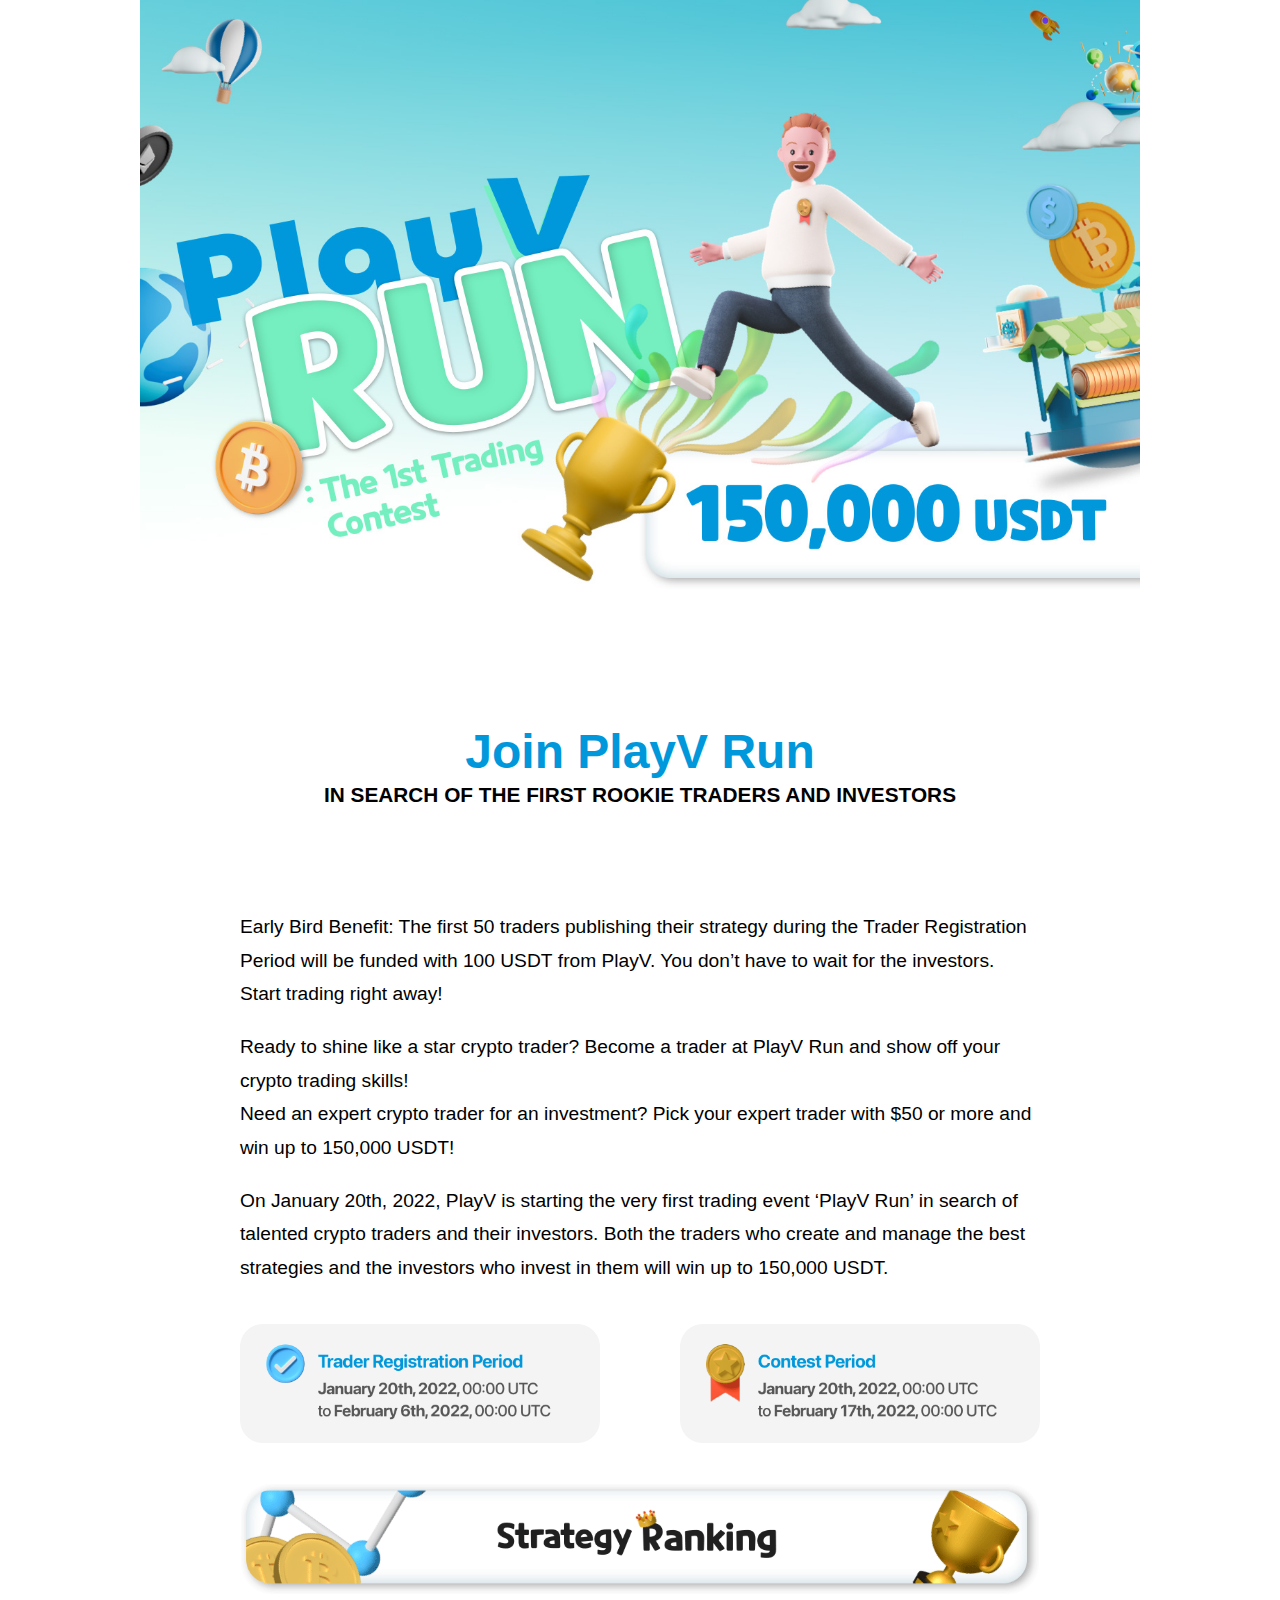
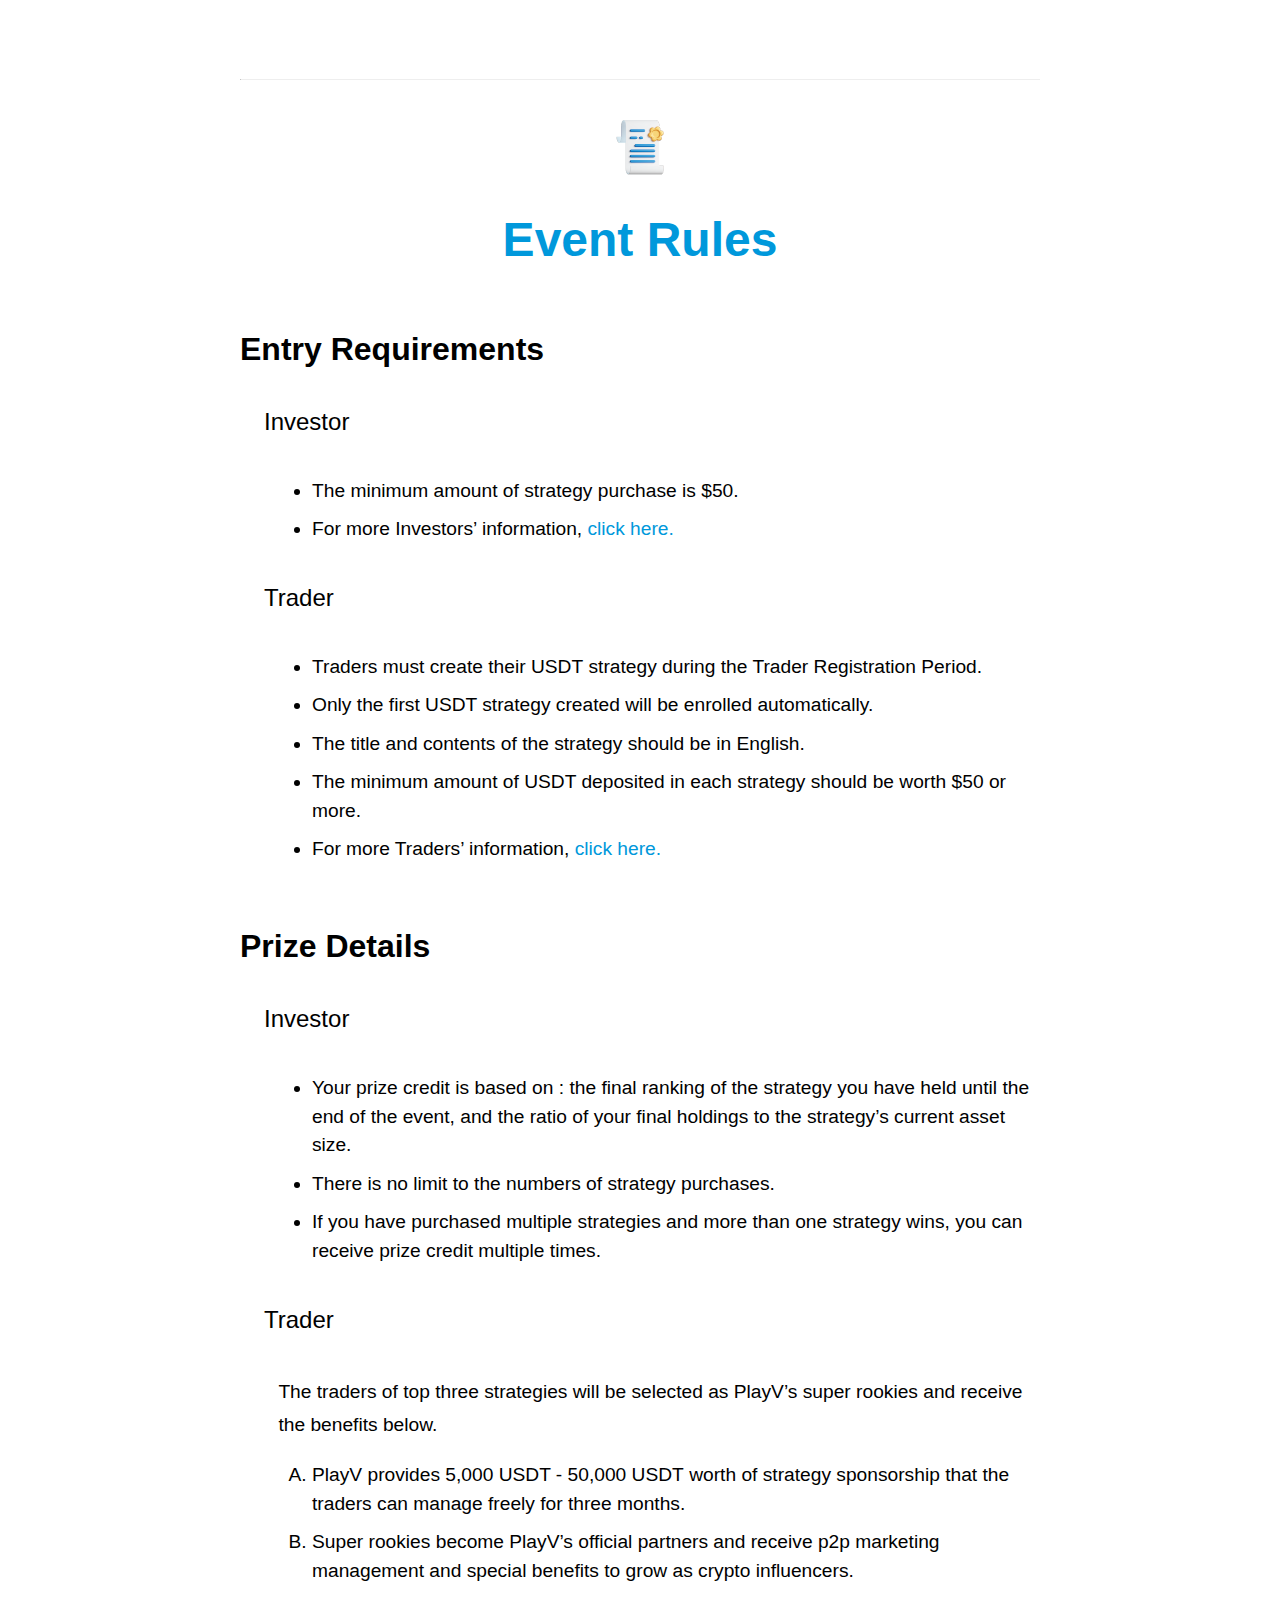
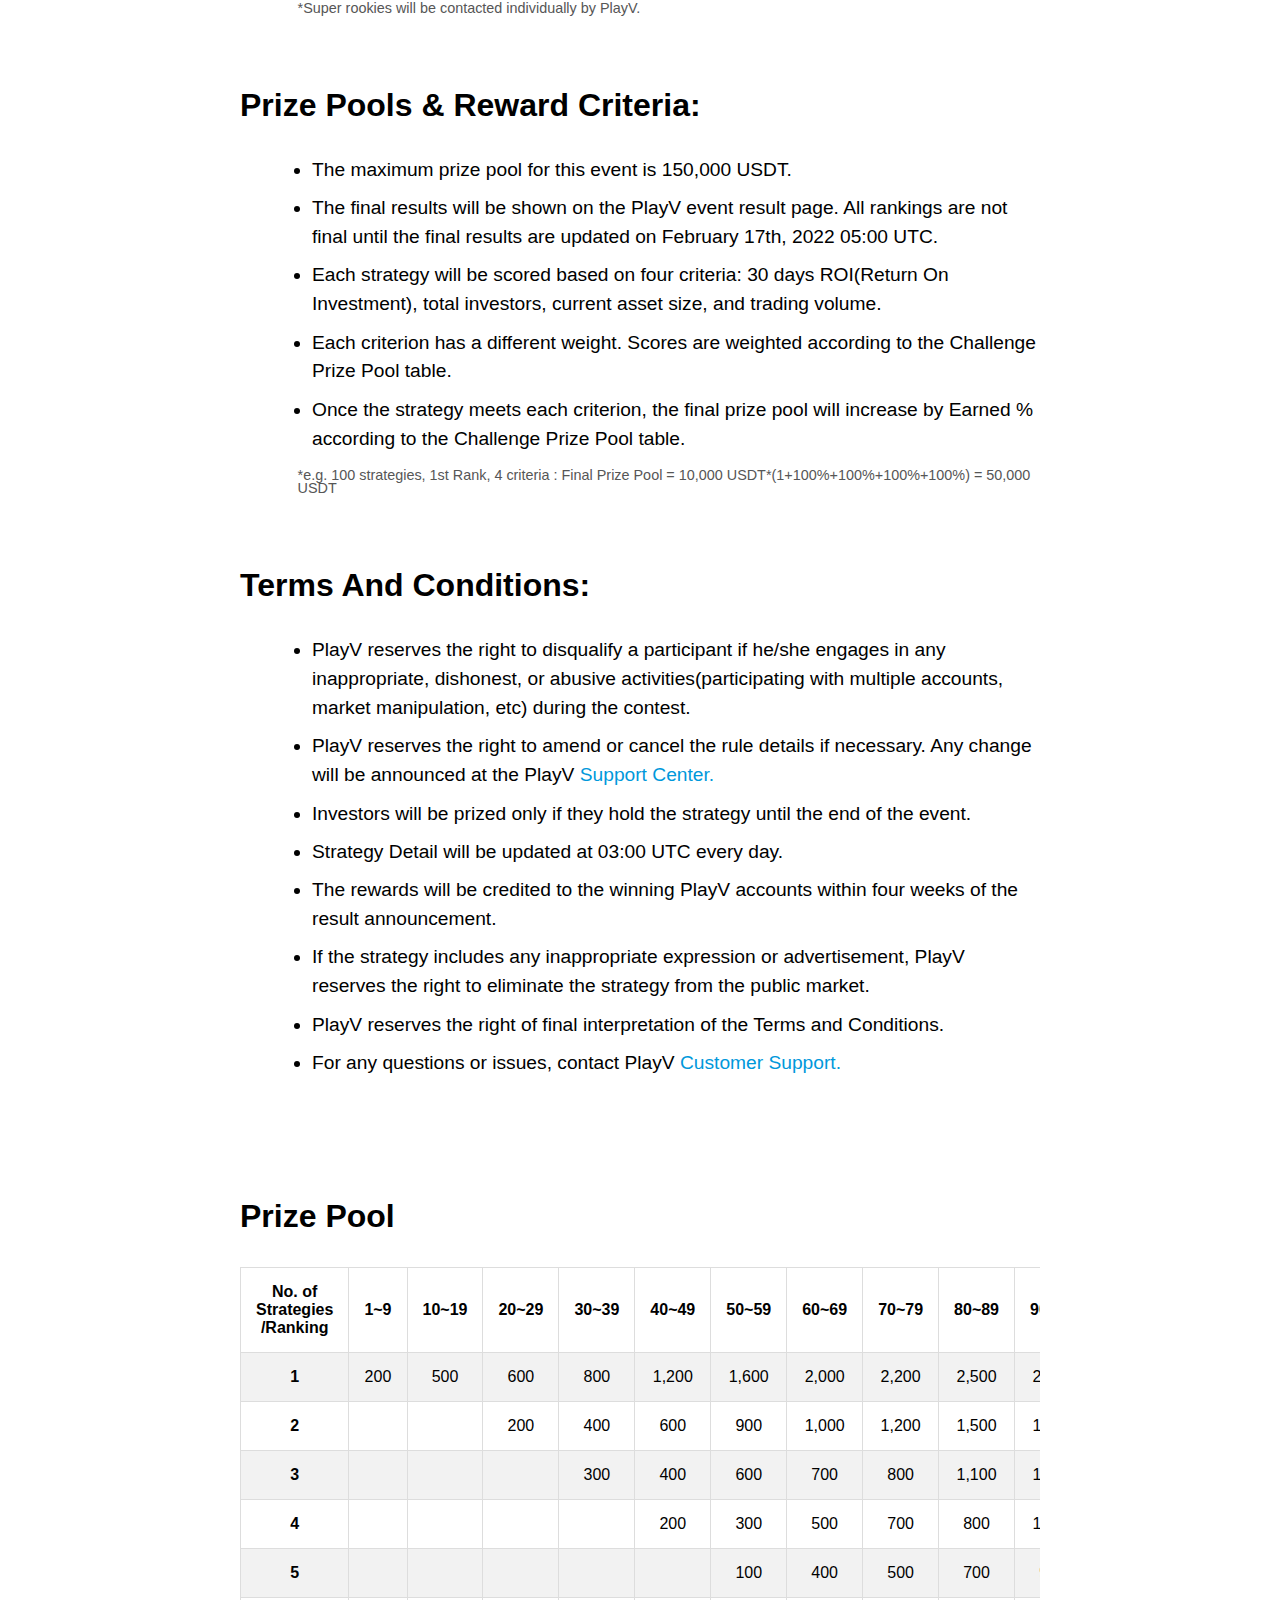
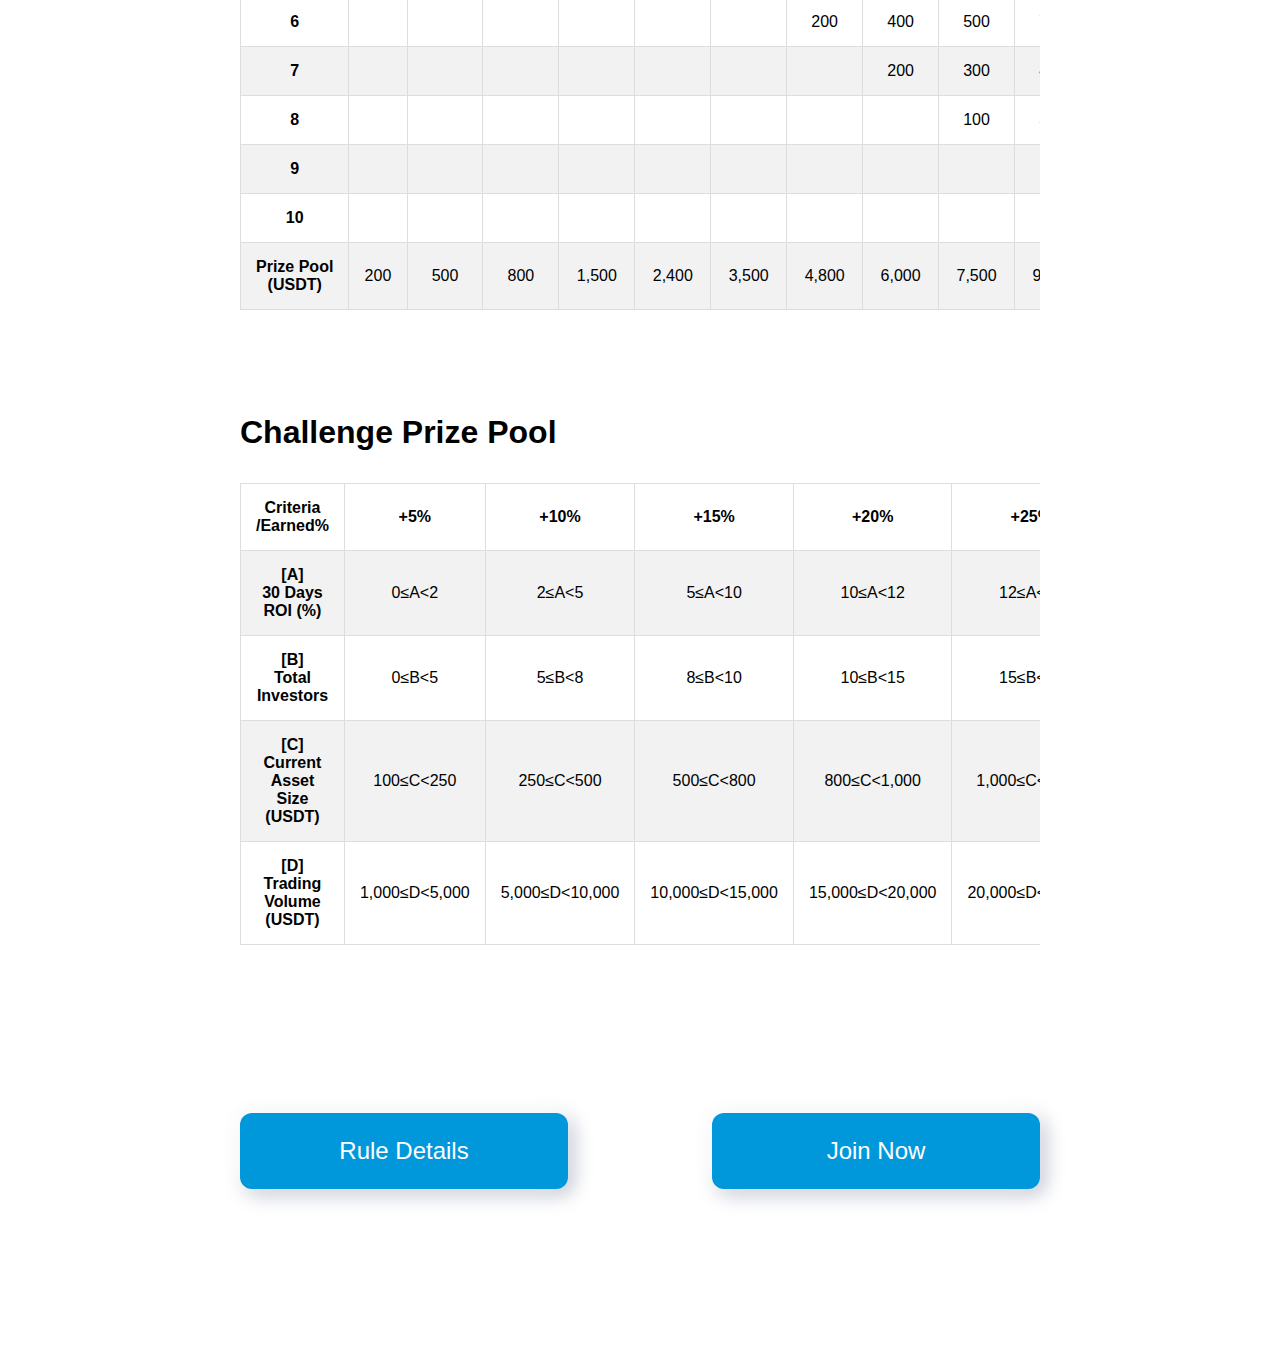
==== commit d5ba8445: "Update index.html" ====
--- a/index.html
+++ b/index.html
@@ -17,12 +17,13 @@
   <body>
     <div style="max-width: 1000px; margin: auto;">
       <div class="banner">
-        <a href="https://www.playv.co/user/create?utm_source=Main+event+page&utm_medium=Main+event+page&utm_id=PlayV+Run"><img src="img/banner00.jpg" width="100%"/></a>
+         <a href="https://bit.ly/3I5tc26"><img src="img/banner00.jpg" width="100%"/></a>
         </div>
         <div class="app">
           <div class="intro">
             <h1 style="margin-bottom: 0em;"><a href="https://bit.ly/328N3y5" >Join PlayV Run</a></h1>
             <p class="headline">In search of the first rookie traders and investors</p>
+            <p><strong>Early Bird Benefit:</strong> The first 50 traders publishing their strategy during the Trader Registration Period will be funded with <strong>100 USDT</strong> from PlayV. You don’t have to wait for the investors. Start trading right away!</p>
             <p>Ready to shine like a star crypto trader? Become a trader at PlayV Run and show off your crypto trading skills!<br/>
               Need an expert crypto trader for an investment? Pick your expert trader with $50 or more and win up to 150,000 USDT!</p>
               
@@ -52,7 +53,6 @@
             </ul>
             <h5>Trader</h5>
             <ul>
-              <li><strong>Early Bird Benefit:</strong> The first 50 traders publishing their strategy during the Trader Registration Period will be funded with <strong>100 USDT</strong> from PlayV. You don’t have to wait for the investors. Start trading right away!</li>
               <li>Traders must create their <strong>USDT</strong> strategy during the Trader Registration Period.</li>
               <li>Only <strong>the first</strong> USDT strategy created will be enrolled automatically.</li>
               <li>The title and contents of the strategy should be in <strong>English.</strong></li>
@@ -380,4 +380,4 @@
         </div>
       </body>
     </html>
-    +    
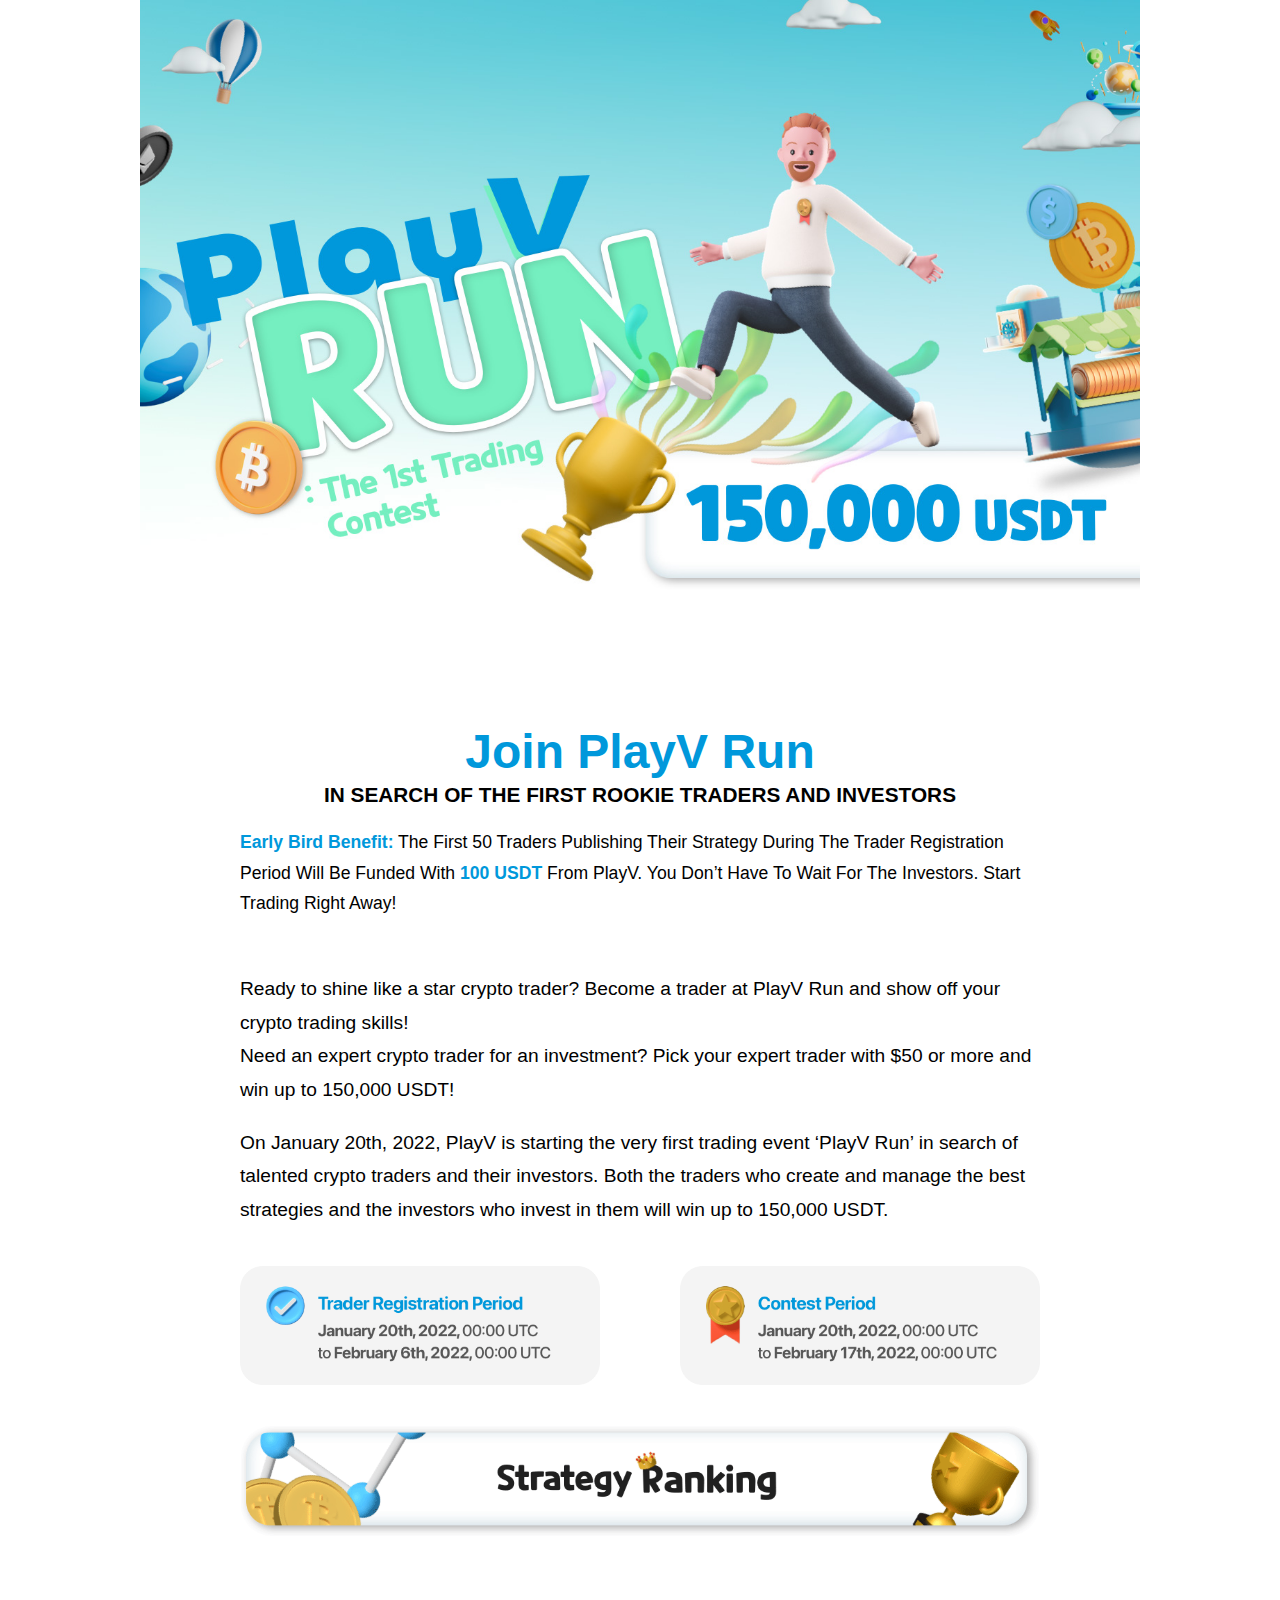
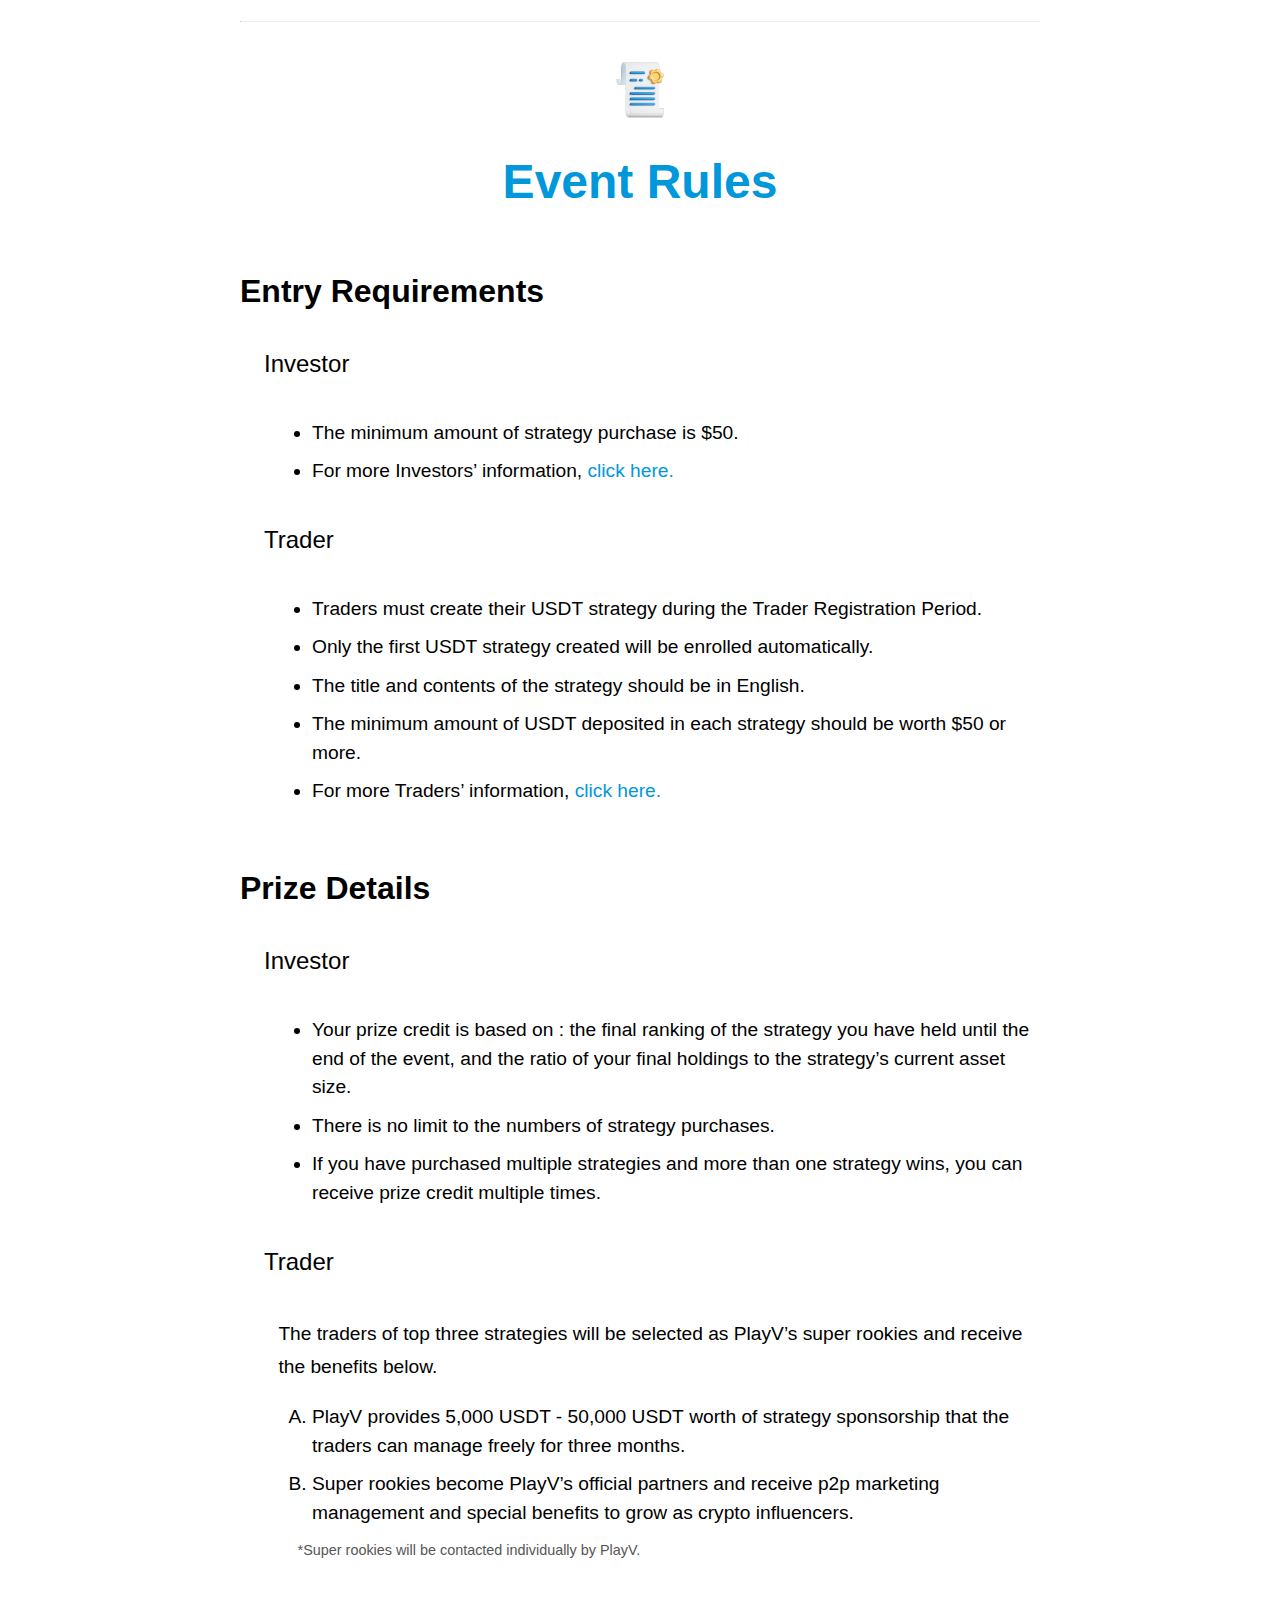
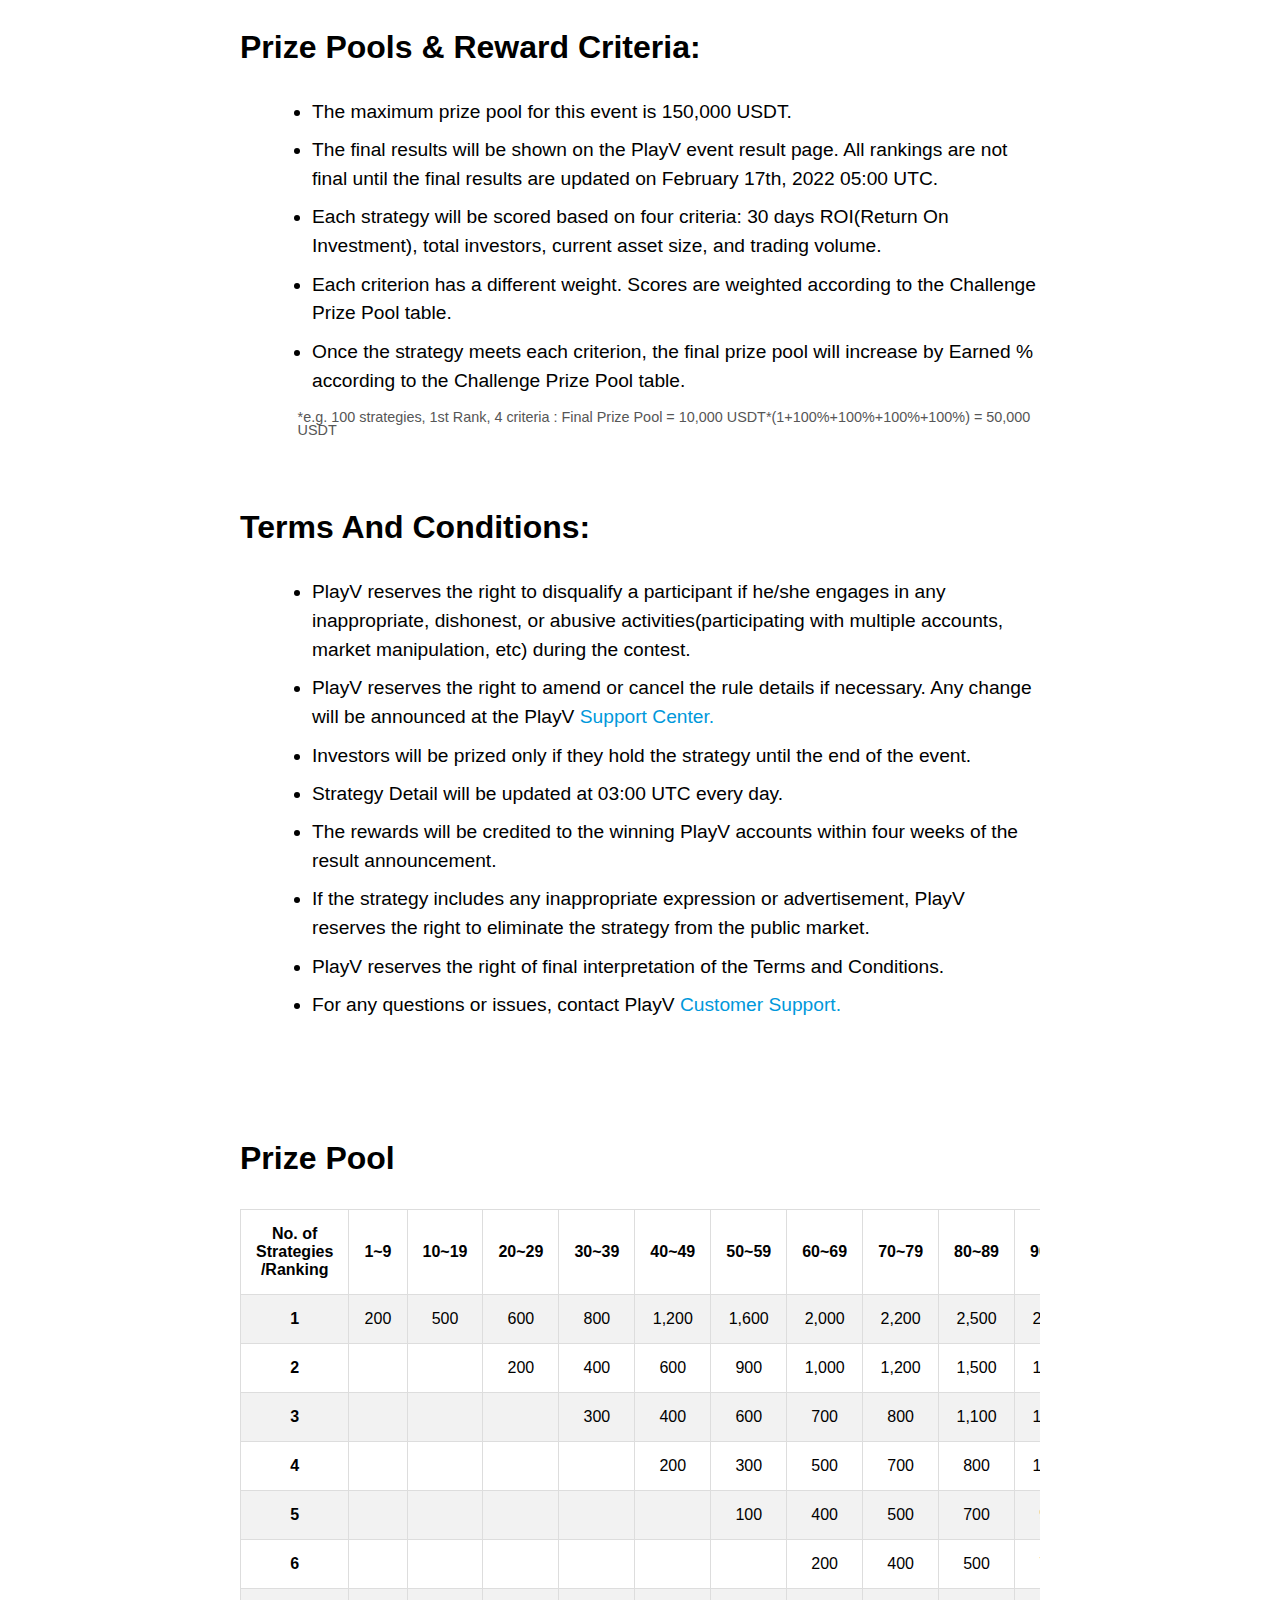
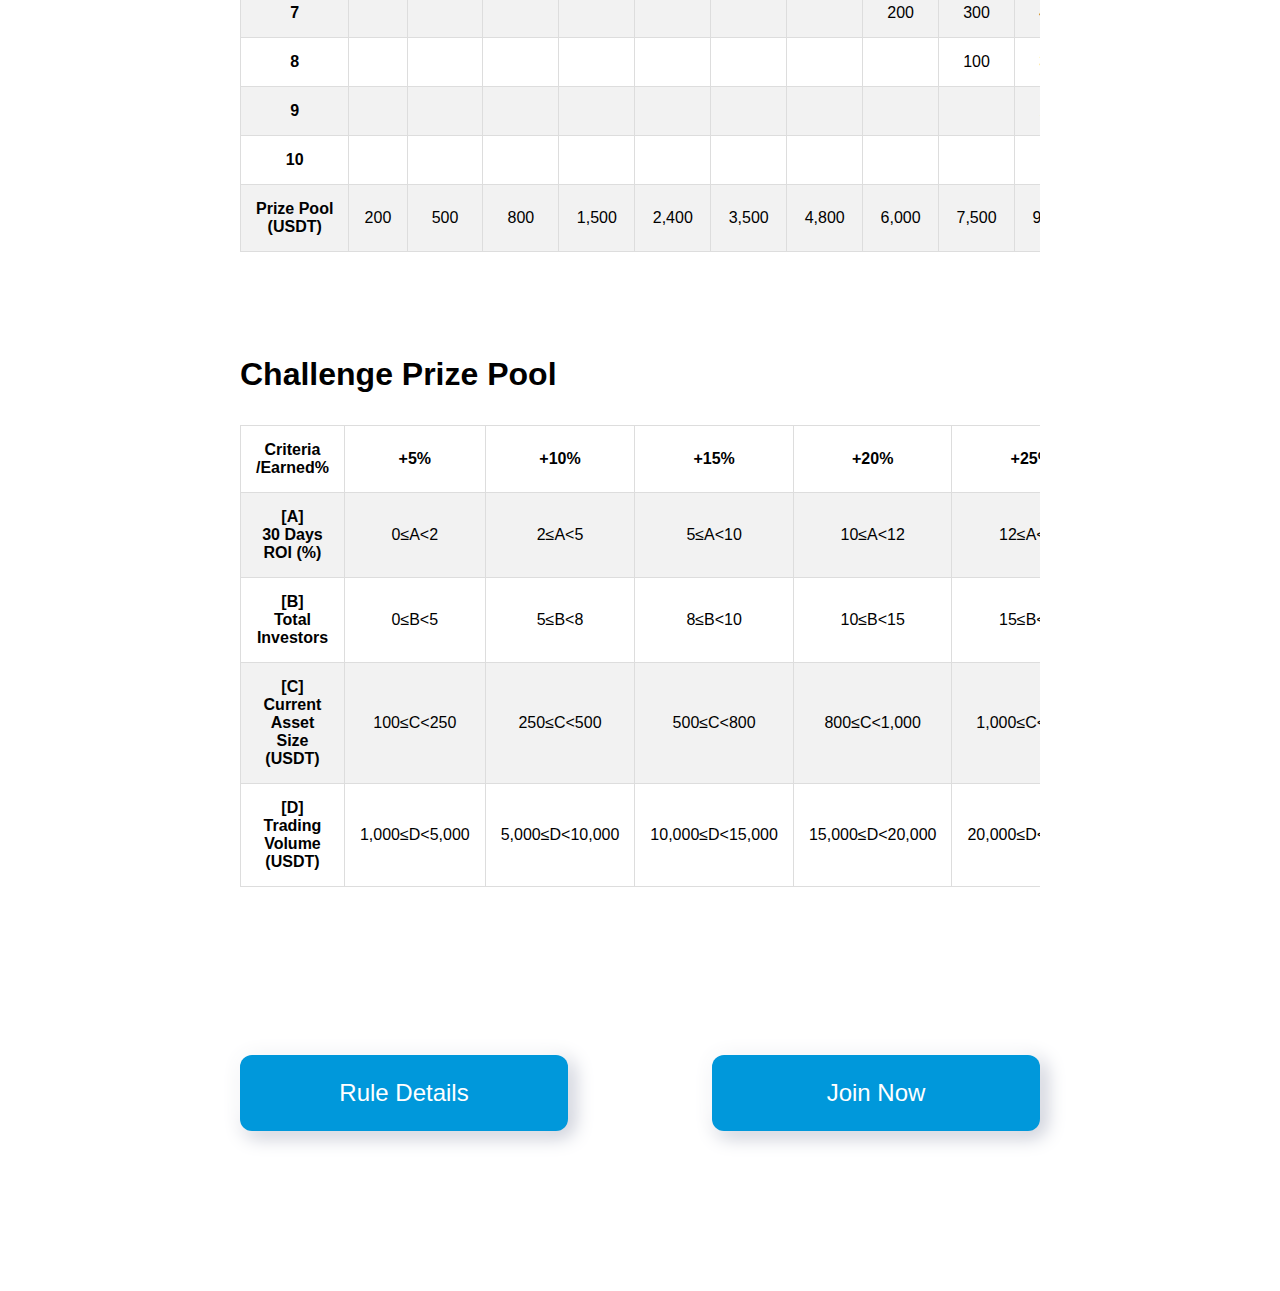
==== commit 5c7c6b1e: "Add files via upload" ====
--- a/index.html
+++ b/index.html
@@ -23,7 +23,7 @@
           <div class="intro">
             <h1 style="margin-bottom: 0em;"><a href="https://bit.ly/328N3y5" >Join PlayV Run</a></h1>
             <p class="headline">In search of the first rookie traders and investors</p>
-            <p><strong>Early Bird Benefit:</strong> The first 50 traders publishing their strategy during the Trader Registration Period will be funded with <strong>100 USDT</strong> from PlayV. You don’t have to wait for the investors. Start trading right away!</p>
+            <p class="earlybird"><strong style="color: #0098db;">Early Bird Benefit:</strong> The first 50 traders publishing their strategy during the Trader Registration Period will be funded with <strong style="color: #0098db;">100 USDT</strong> from PlayV. You don’t have to wait for the investors. Start trading right away!</p>
             <p>Ready to shine like a star crypto trader? Become a trader at PlayV Run and show off your crypto trading skills!<br/>
               Need an expert crypto trader for an investment? Pick your expert trader with $50 or more and win up to 150,000 USDT!</p>
               
--- a/index.css
+++ b/index.css
@@ -91,12 +91,22 @@
 .headline {
   font-size: 1.3em;
   margin-top: 0.3em;
-  margin-bottom: 5em;
+  margin-bottom: 1em;
   line-height: 1em;
   text-transform: uppercase;
   font-weight: 700;
   text-align: center;
   margin-left: 0em;
+}
+.earlybird {
+  font-size: 1.1em;
+  margin-bottom: 3em;
+  line-height: 1.75em;
+  text-transform: capitalize;
+  font-weight: 500;
+  text-align: left;
+  margin-left: 0em;
+  /* color: #0098db; */
 }
 
 .banner {
@@ -296,8 +306,14 @@
   }
   .headline {
     font-size: 1em;
-    margin-bottom: 2em;
+    margin-bottom: 1em;
     line-height: 1.5em;
+  }
+  .earlybird {
+    font-size: 0.9em;
+    margin-bottom: 1em;
+    line-height: 1.5em;
+    color: #2c2c2c;
   }
 
   .icon {
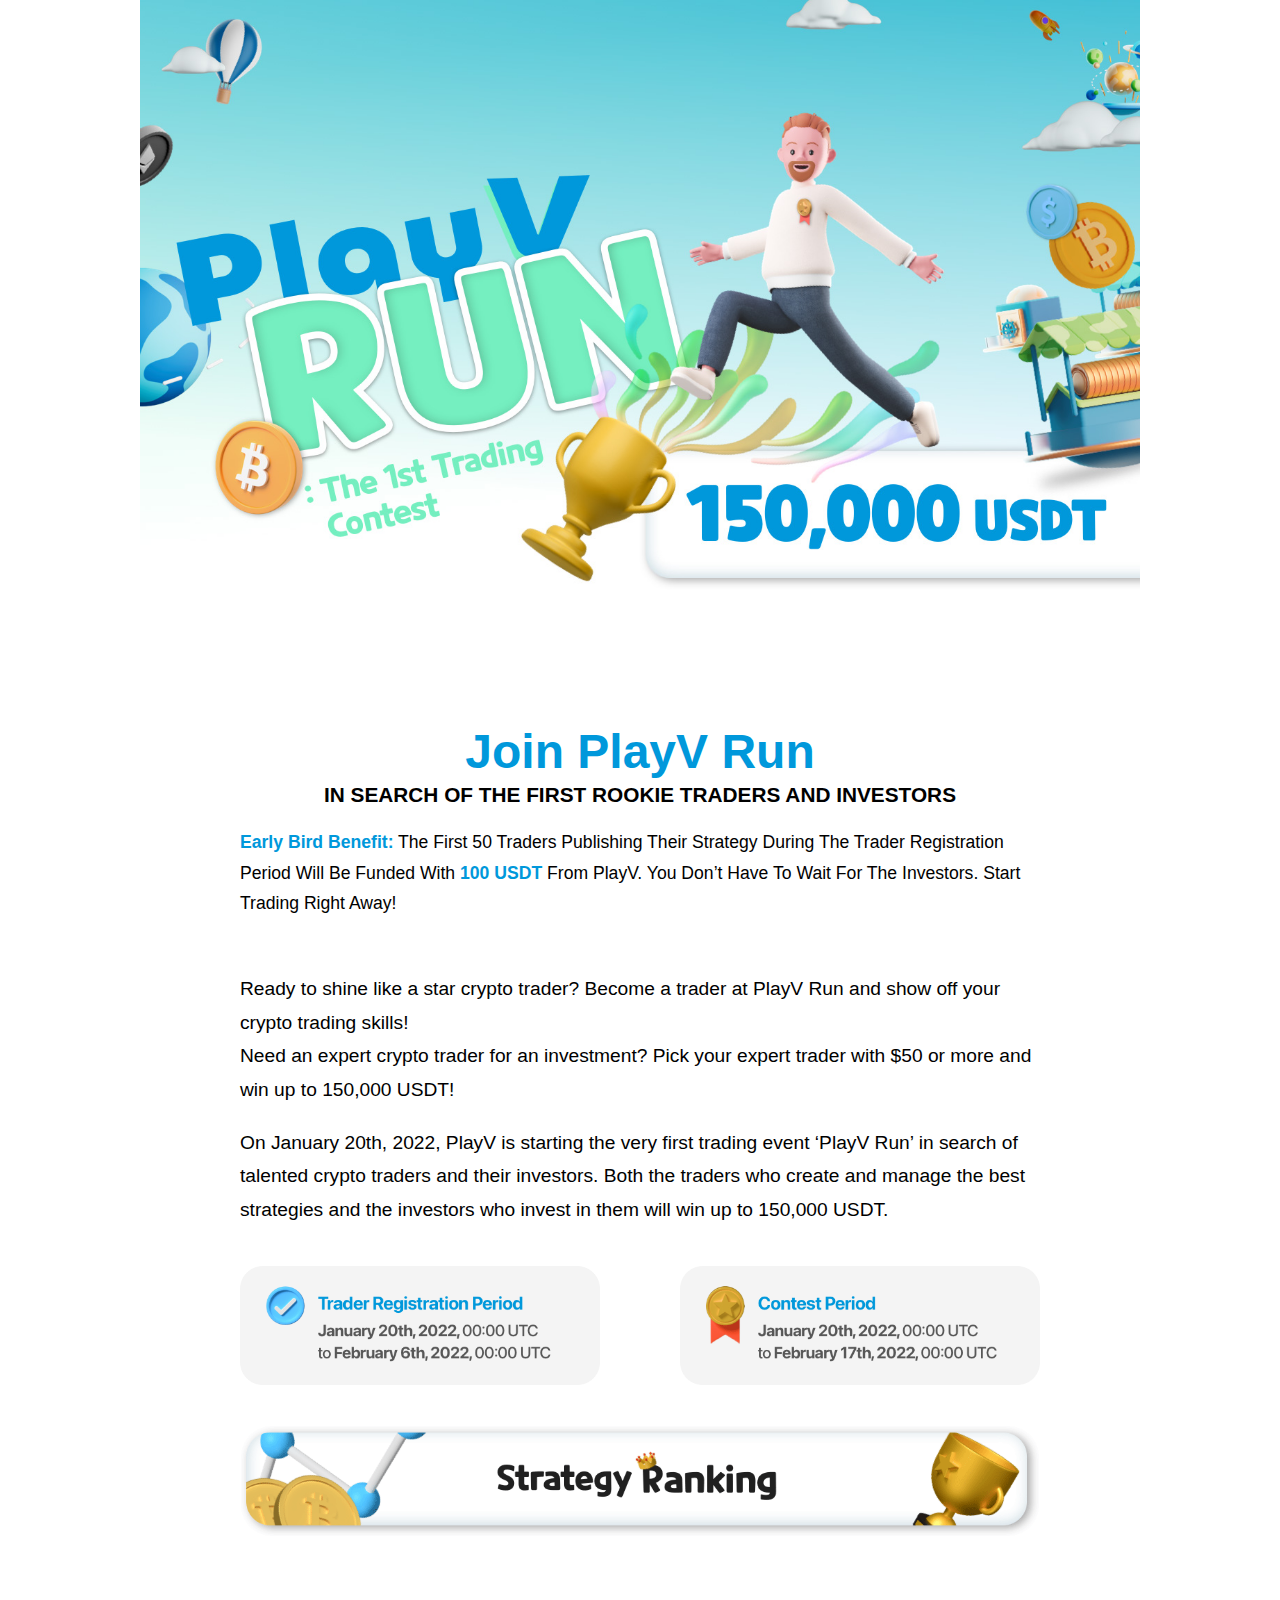
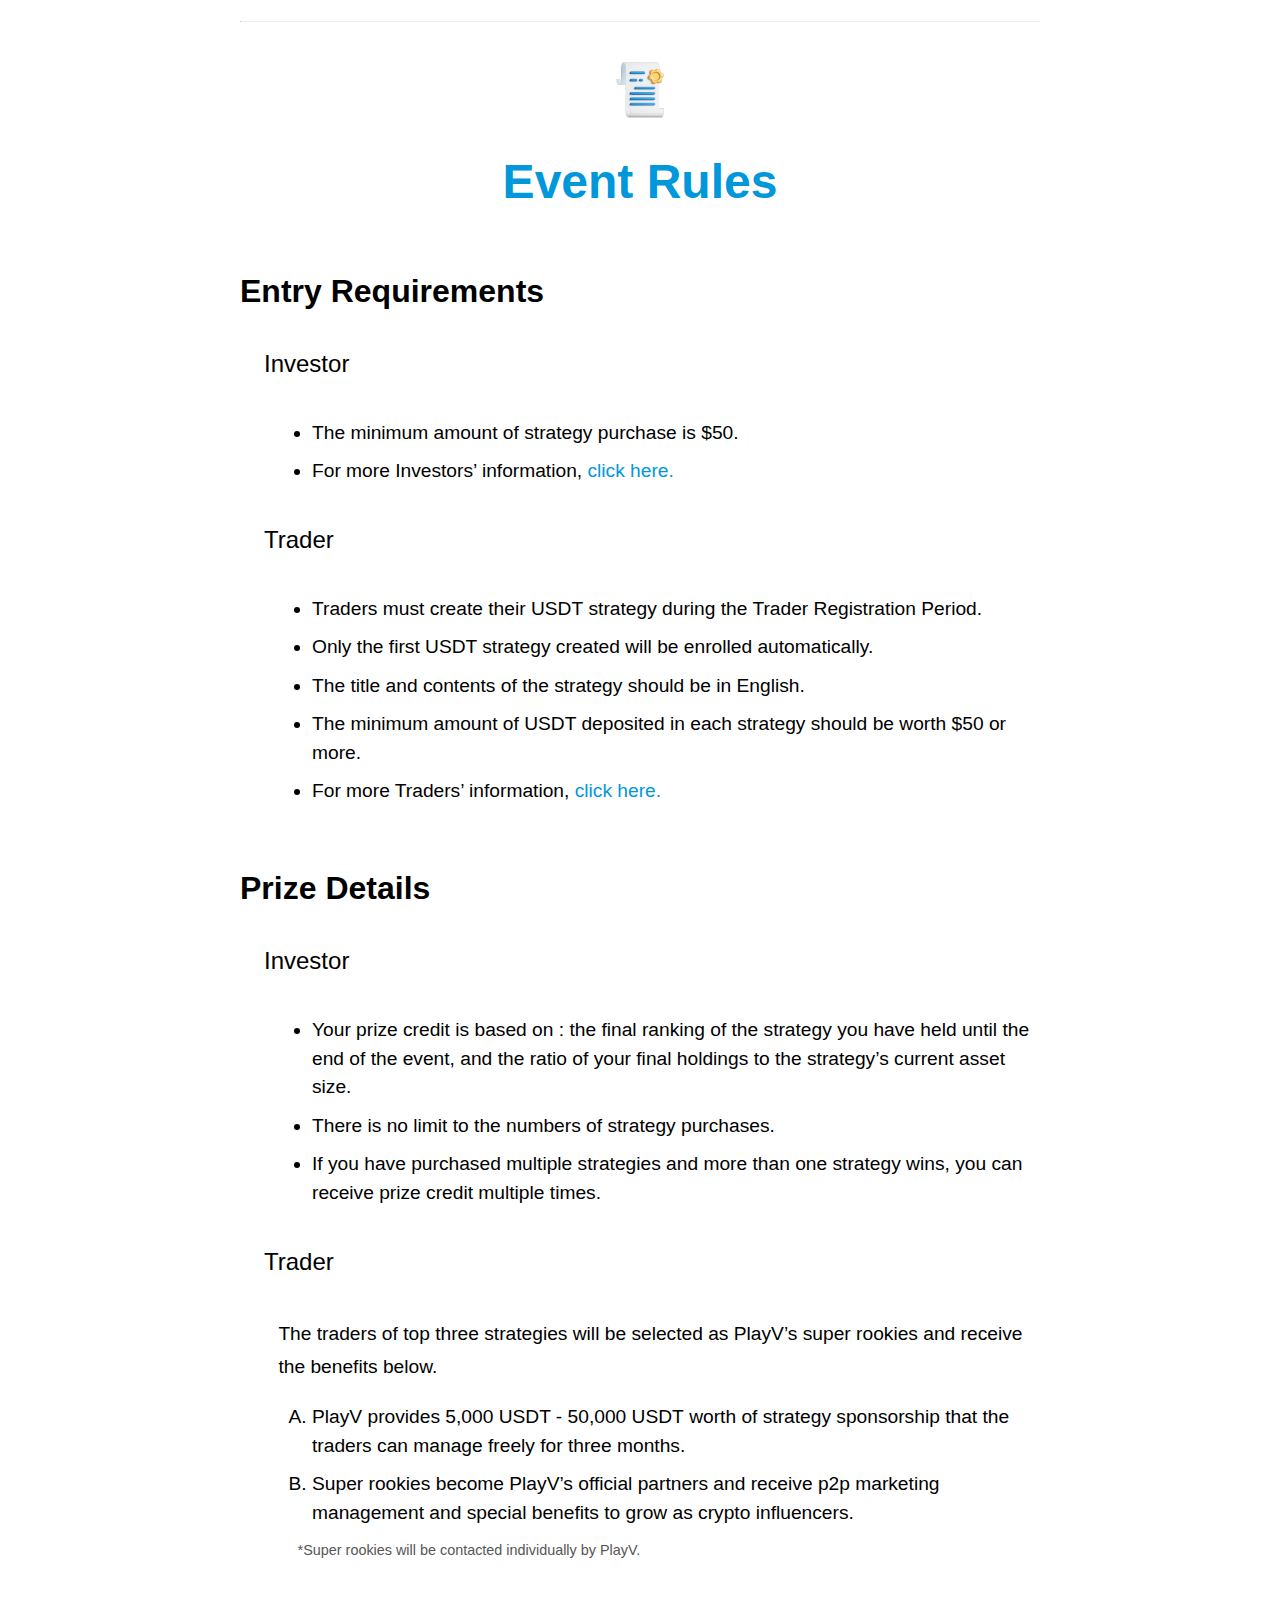
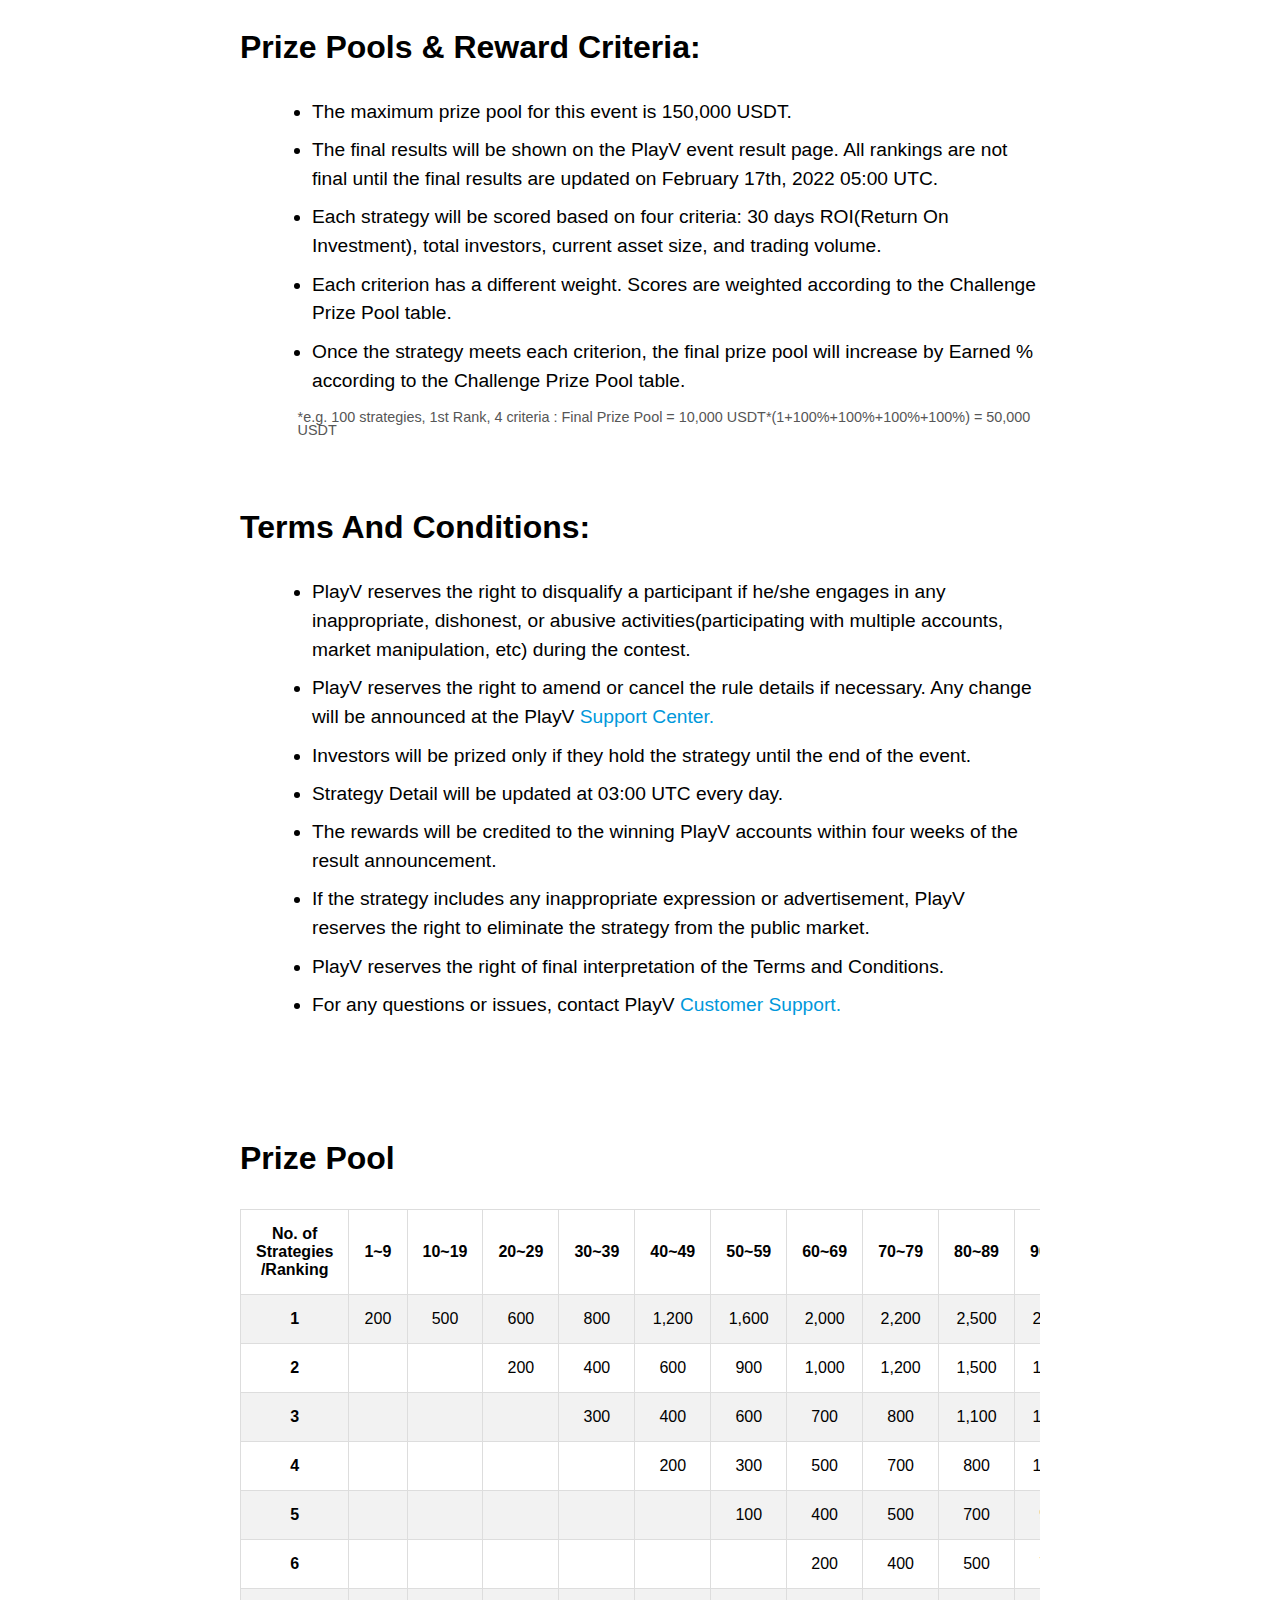
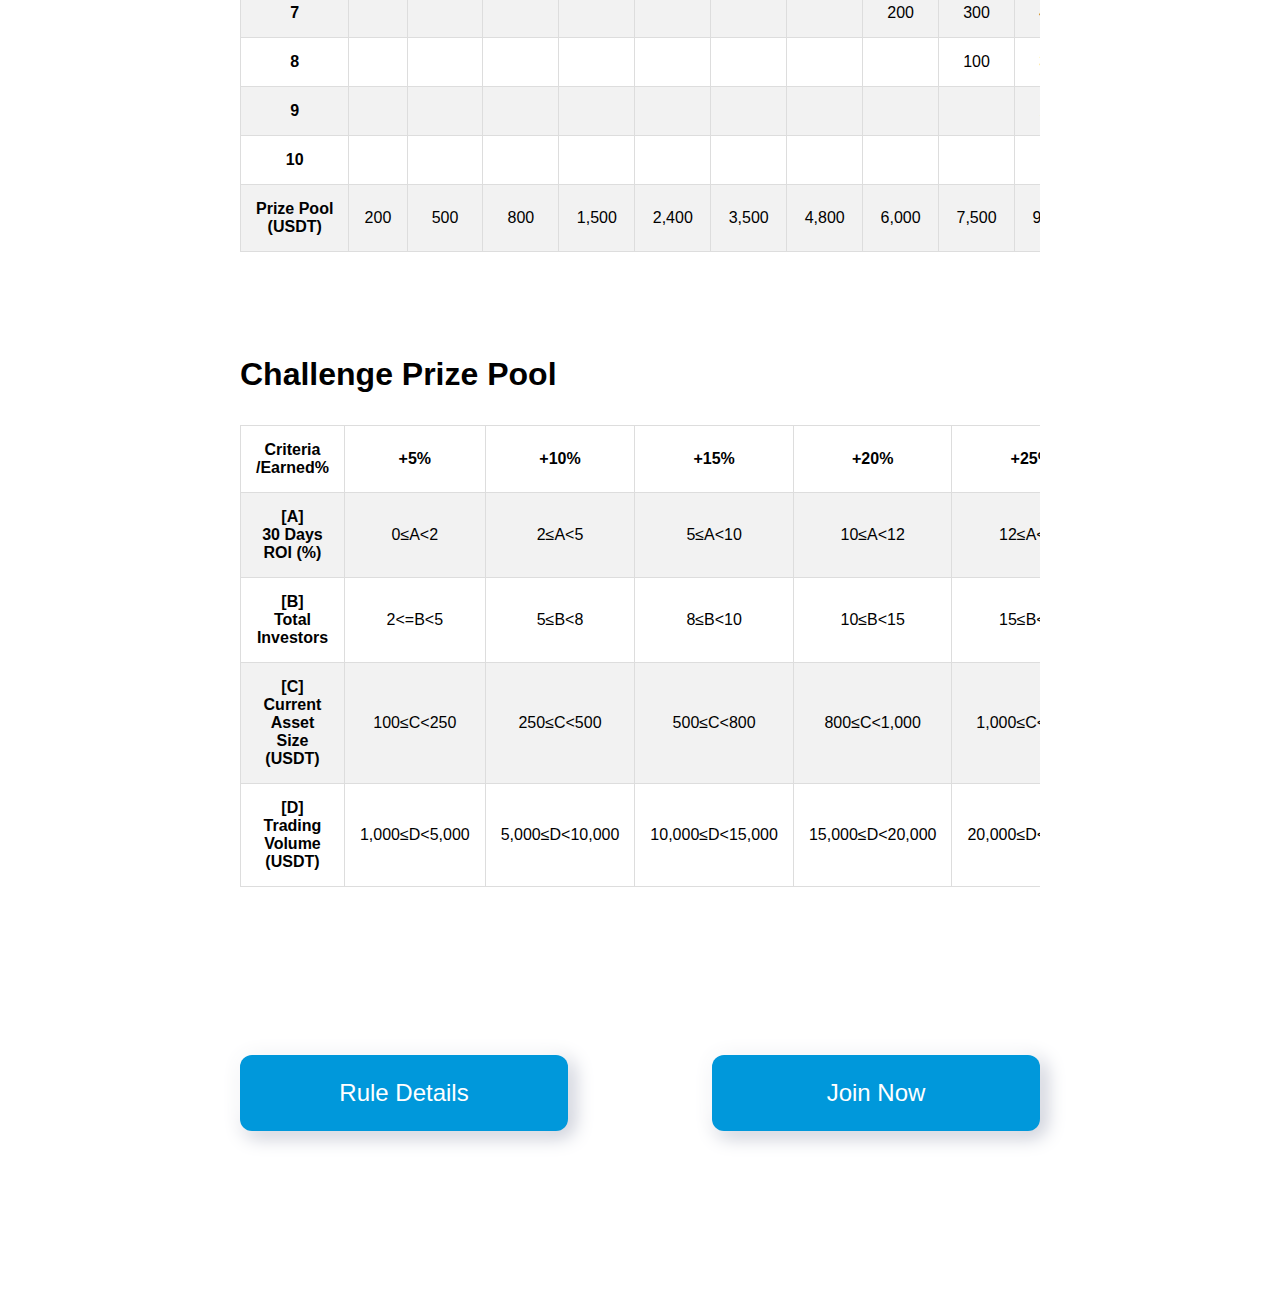
==== commit 0981bfb9: "Update index.html" ====
--- a/index.html
+++ b/index.html
@@ -17,11 +17,11 @@
   <body>
     <div style="max-width: 1000px; margin: auto;">
       <div class="banner">
-         <a href="https://bit.ly/3I5tc26"><img src="img/banner00.jpg" width="100%"/></a>
+         <a href="https://www.playv.co/user/create?utm_source=main-event-page-main-img&utm_medium=Img-link&utm_id=main-event-page-main-img-playv-run"><img src="img/banner00.jpg" width="100%"/></a>
         </div>
         <div class="app">
           <div class="intro">
-            <h1 style="margin-bottom: 0em;"><a href="https://bit.ly/328N3y5" >Join PlayV Run</a></h1>
+            <h1 style="margin-bottom: 0em;"><a href="https://www.playv.co/user/create?utm_source=main-event-page-title-PlayV-Run&utm_medium=Hyperlink&utm_id=main-event-page-title-PlayV-Run-to-signup" >Join PlayV Run</a></h1>
             <p class="headline">In search of the first rookie traders and investors</p>
             <p class="earlybird"><strong style="color: #0098db;">Early Bird Benefit:</strong> The first 50 traders publishing their strategy during the Trader Registration Period will be funded with <strong style="color: #0098db;">100 USDT</strong> from PlayV. You don’t have to wait for the investors. Start trading right away!</p>
             <p>Ready to shine like a star crypto trader? Become a trader at PlayV Run and show off your crypto trading skills!<br/>
@@ -315,7 +315,7 @@
               </tr>
               <tr>
                 <th>[B]<br/>Total Investors</th>
-                <td>0≤B&#60;5</td>
+                <td>2&#60;=B&#60;5</td>
                 <td>5≤B&#60;8</td>
                 <td>8≤B&#60;10</td>
                 <td>10≤B&#60;15</td>
@@ -375,7 +375,7 @@
     
           <div class="nav">
             <a class="button" href="https://bit.ly/33tmx2T">Rule Details</a>
-            <a class="button" href="https://bit.ly/3GE0Yv7">Join Now</a>
+            <a class="button" href="https://www.playv.co/user/create?utm_source=Main-event-page-Join-Now&utm_medium=Button&utm_id=Main-event-page-Join-Now-to-signup">Join Now</a>
           </div>
         </div>
       </body>
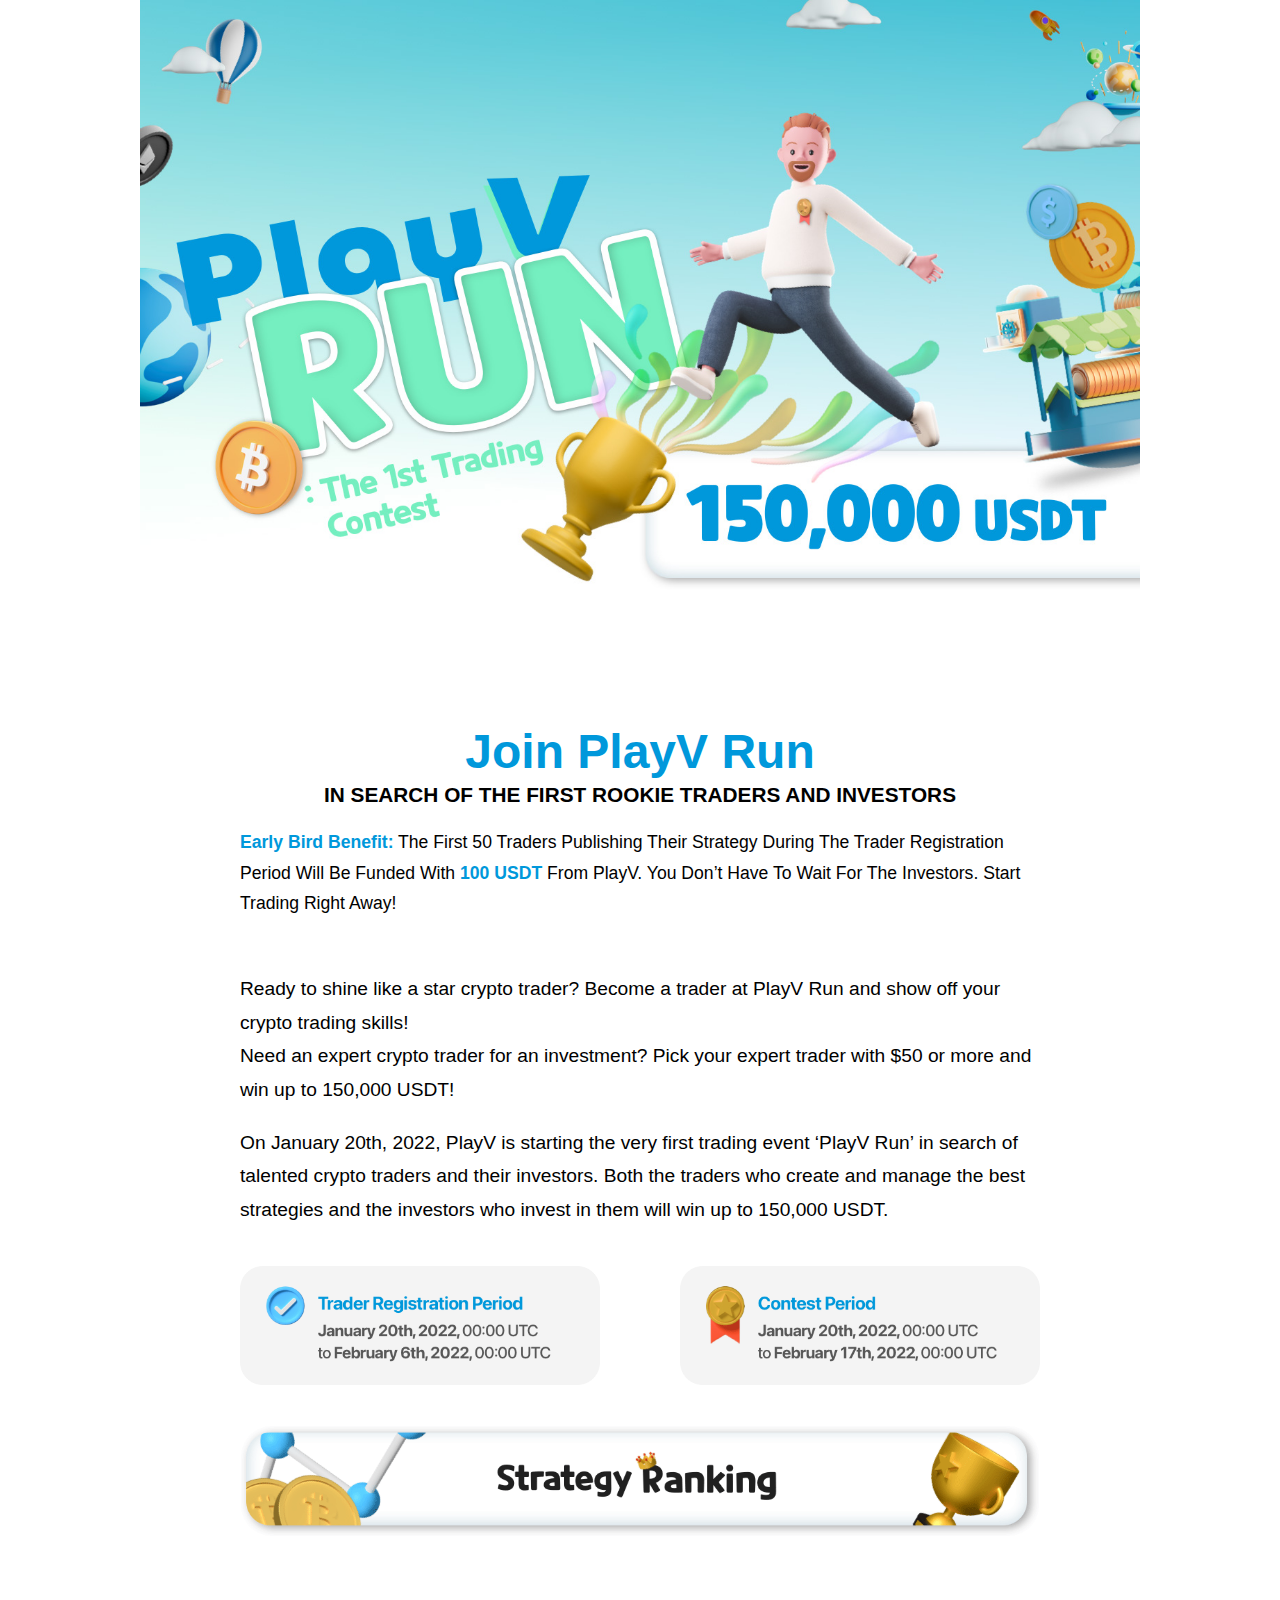
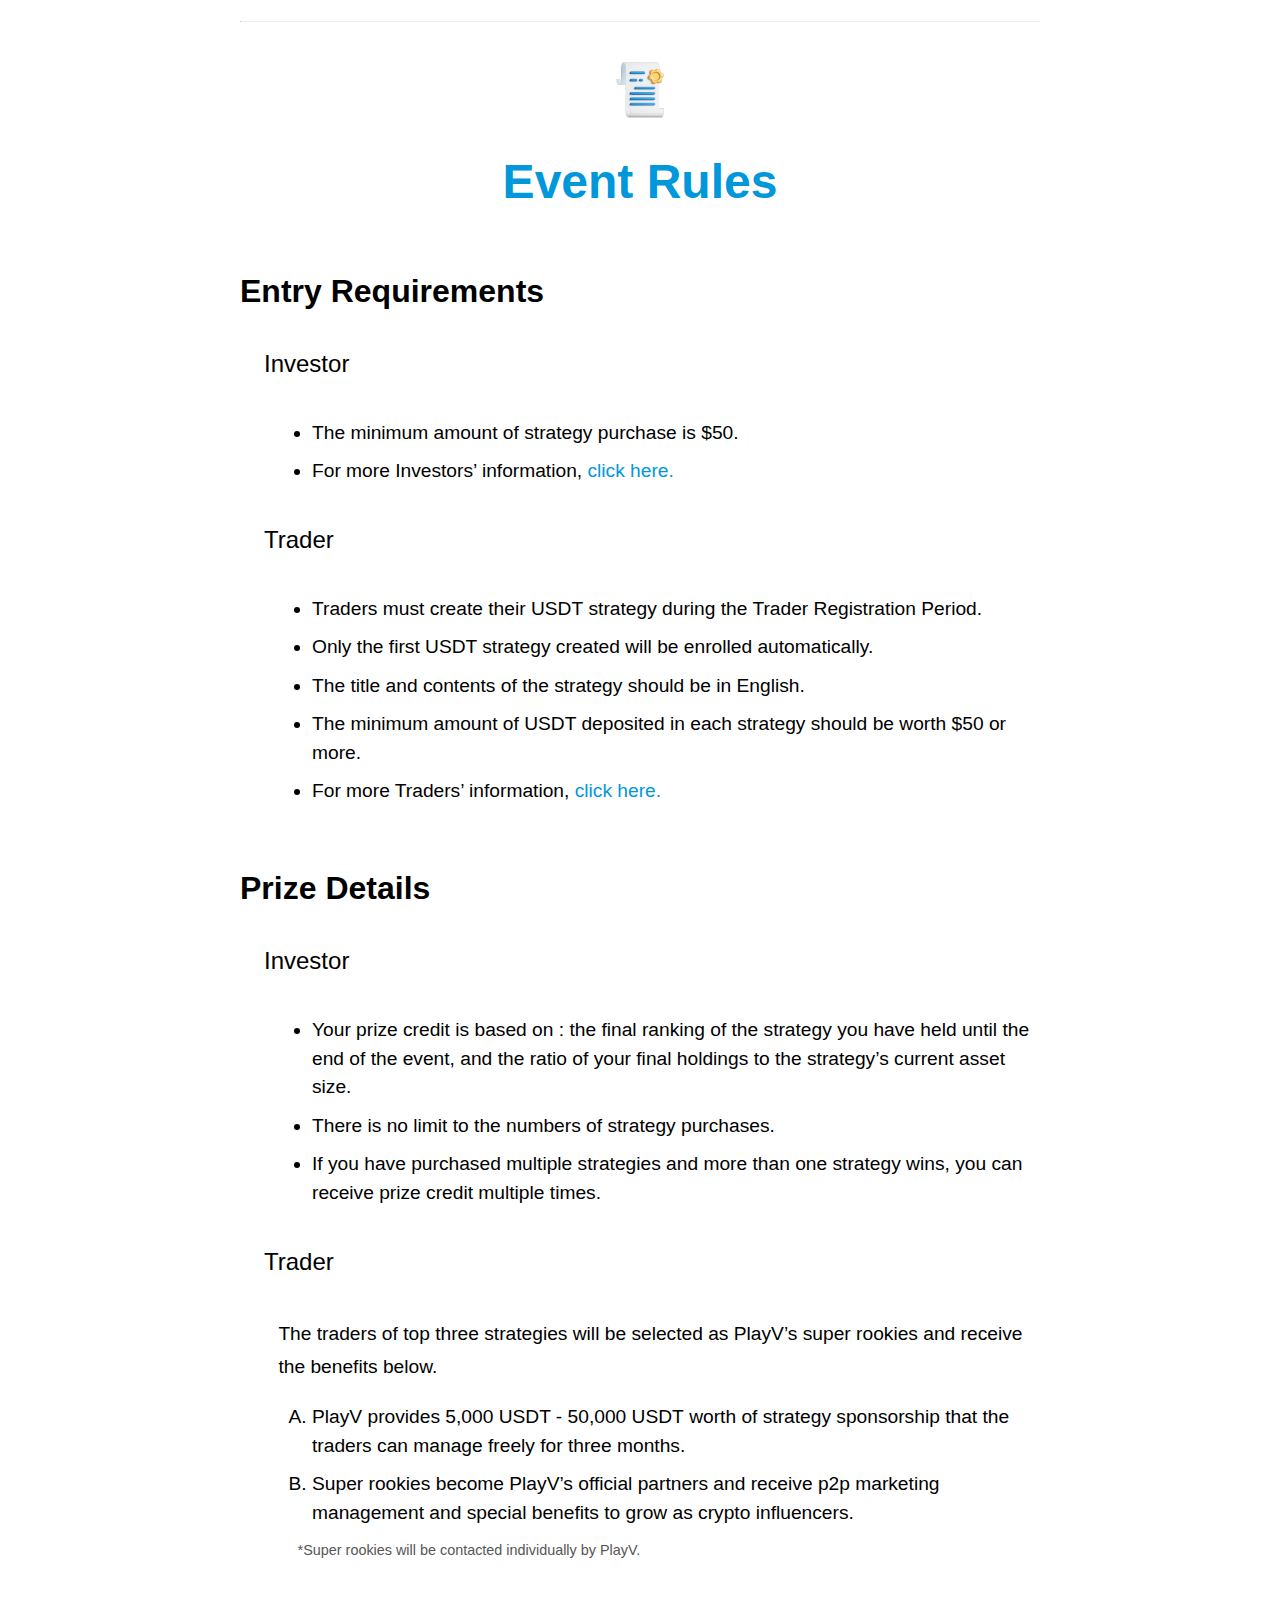
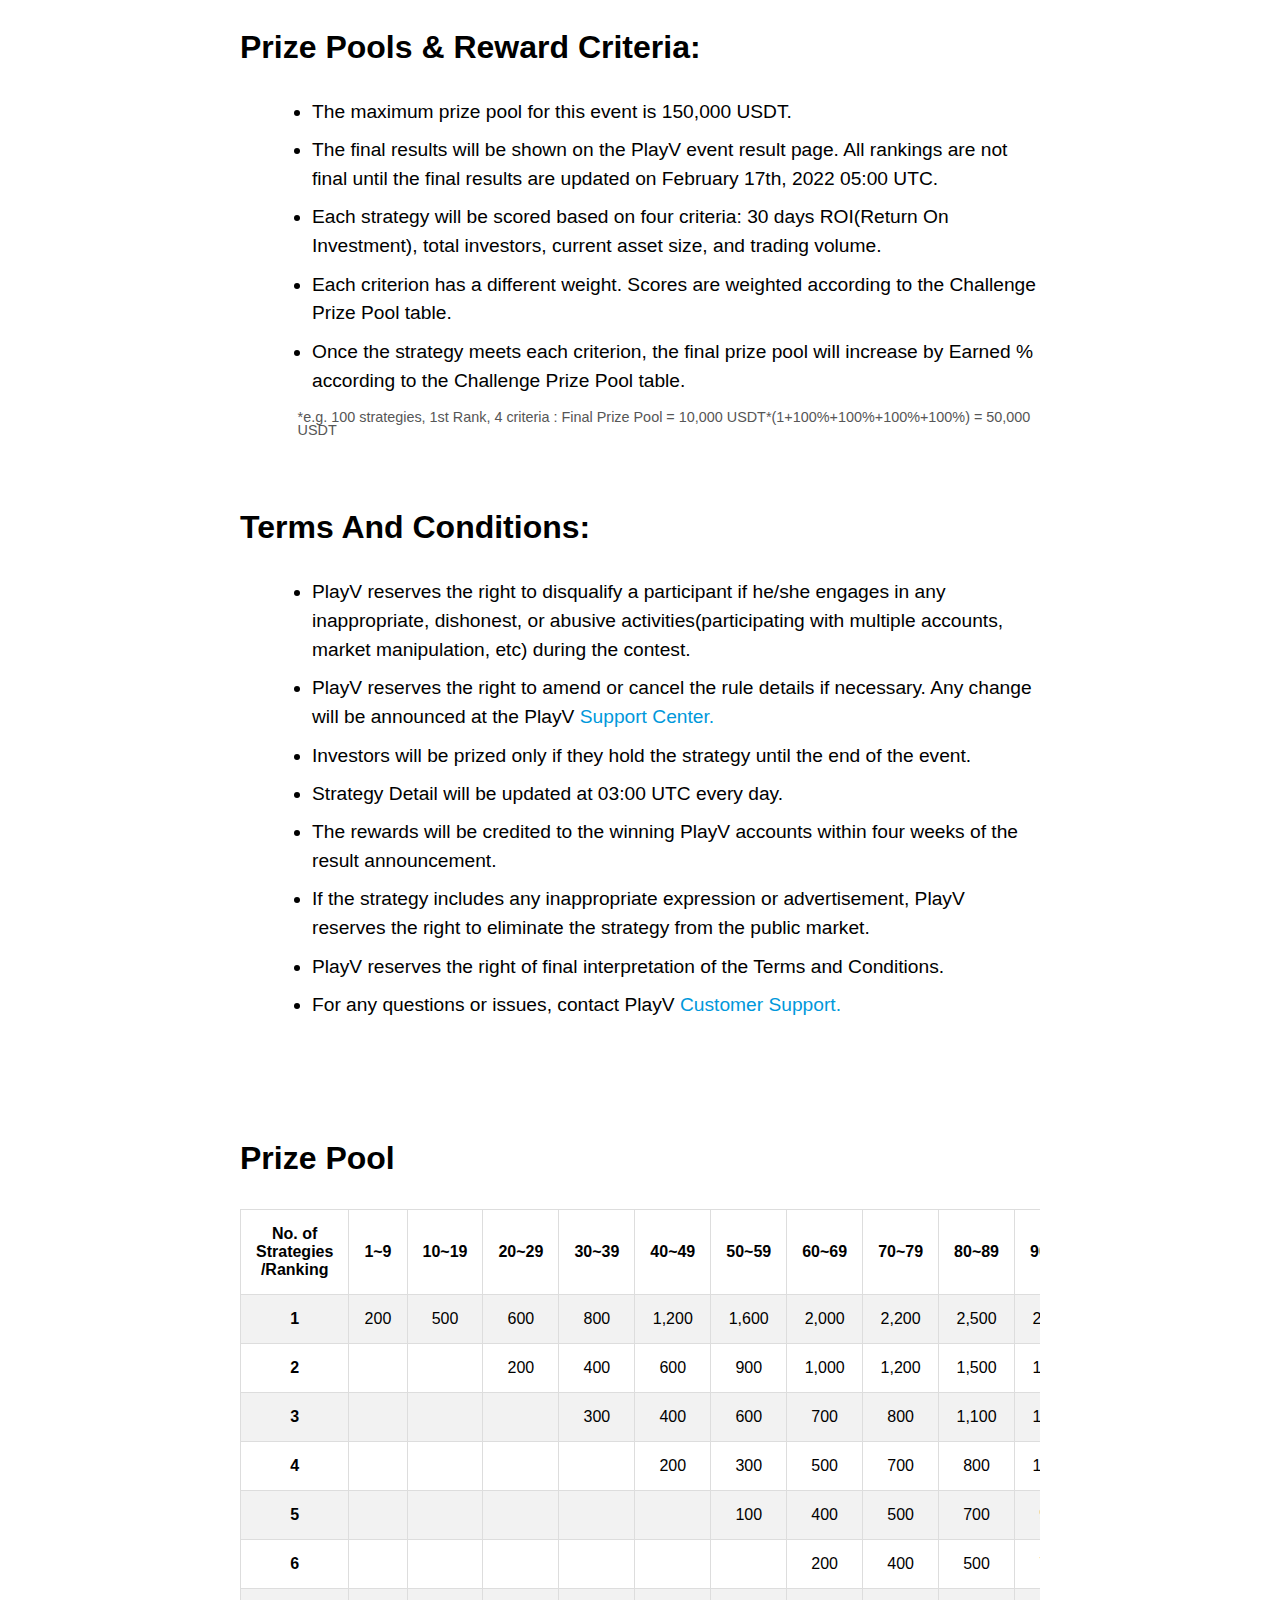
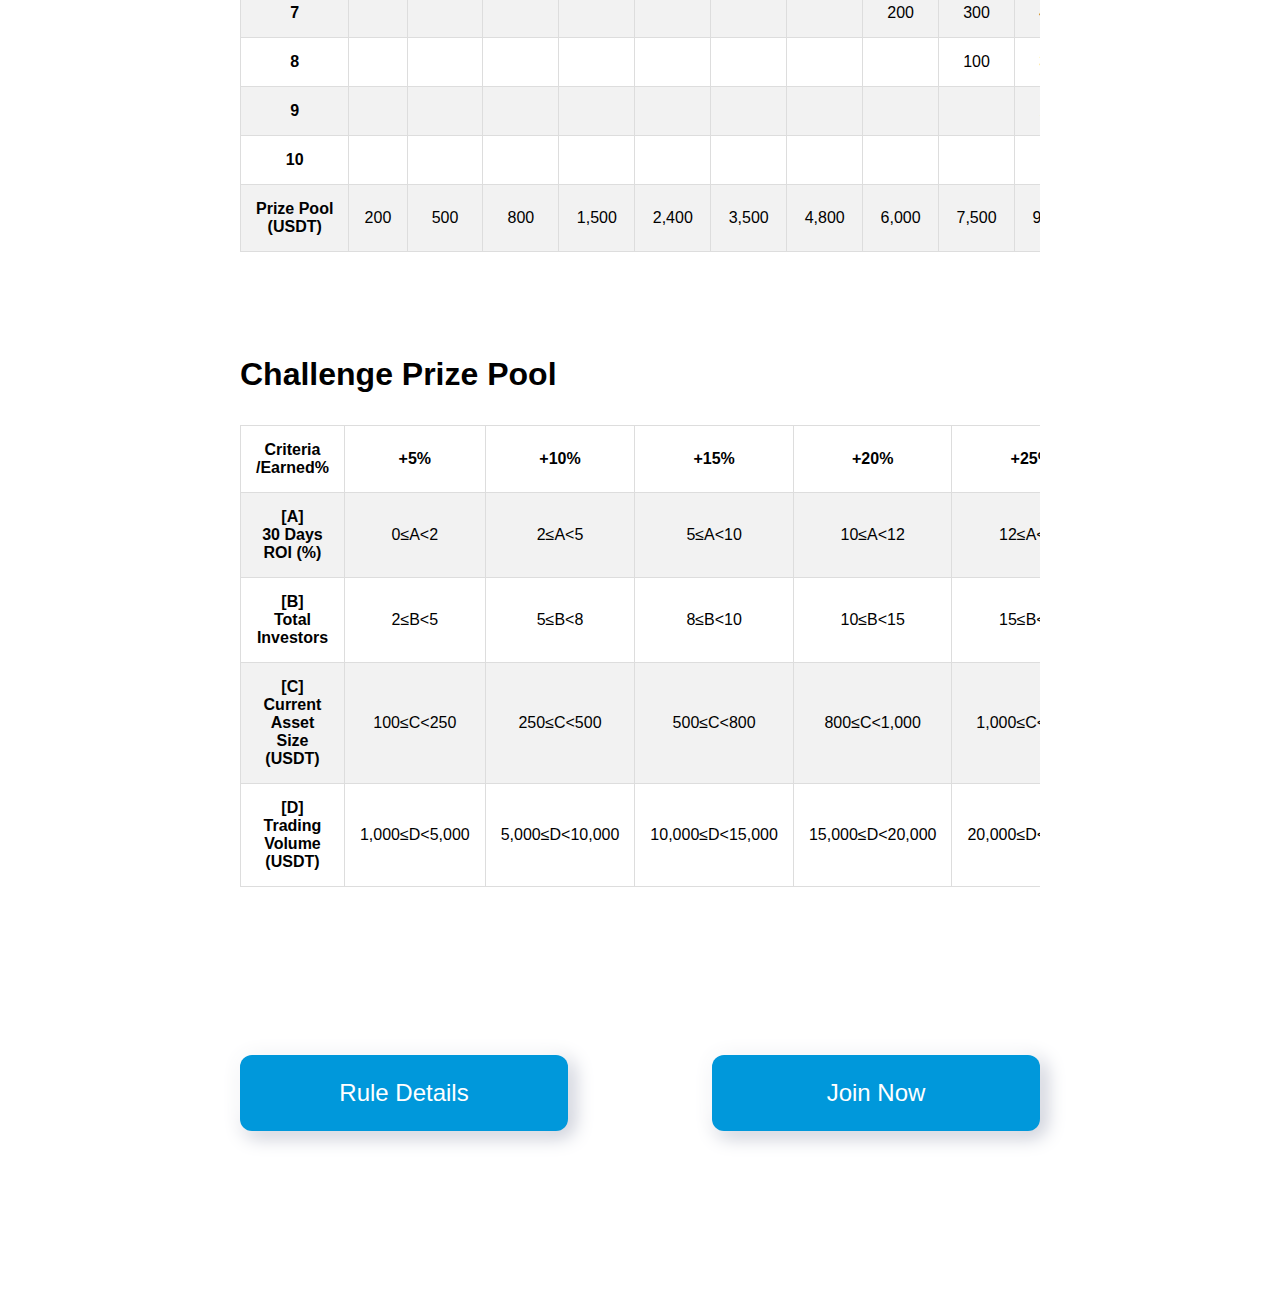
==== commit e133228c: "Update index.html" ====
--- a/index.html
+++ b/index.html
@@ -315,7 +315,7 @@
               </tr>
               <tr>
                 <th>[B]<br/>Total Investors</th>
-                <td>2&#60;=B&#60;5</td>
+                <td>2≤B&#60;5</td>
                 <td>5≤B&#60;8</td>
                 <td>8≤B&#60;10</td>
                 <td>10≤B&#60;15</td>
